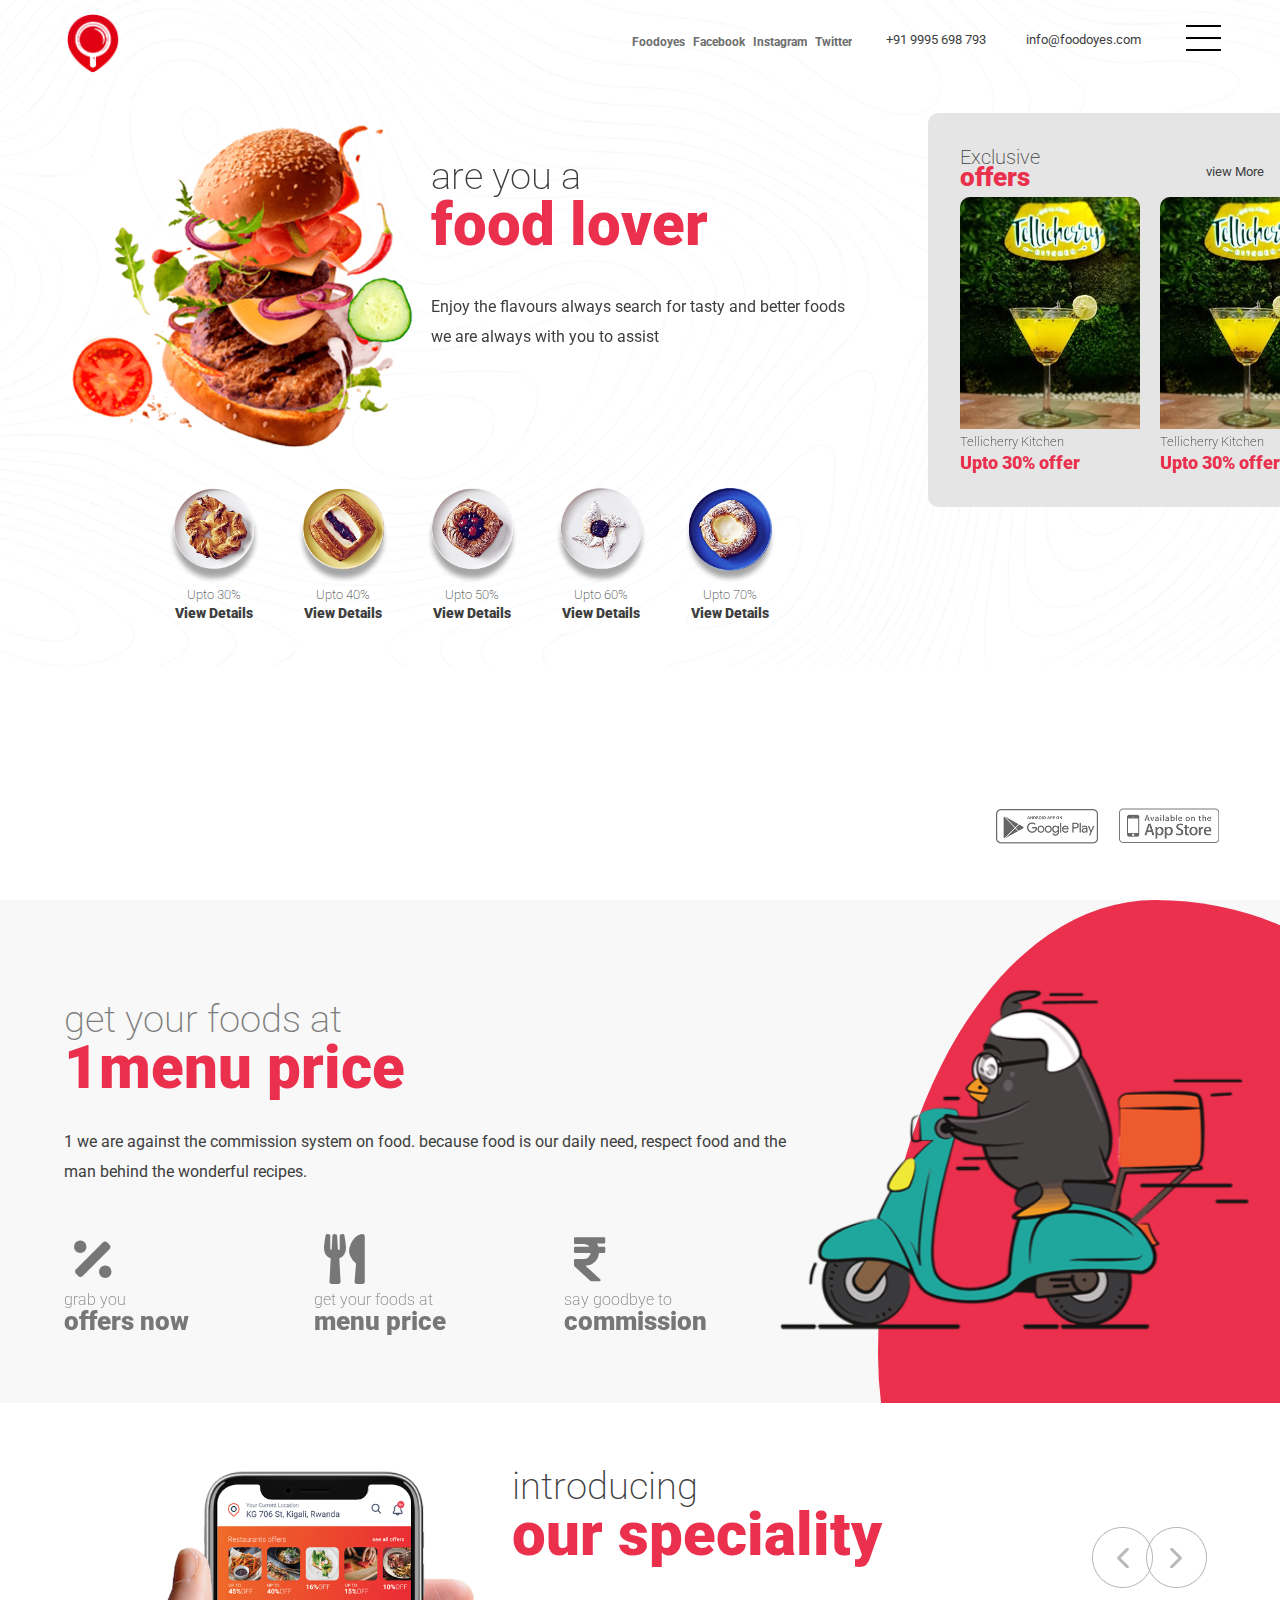
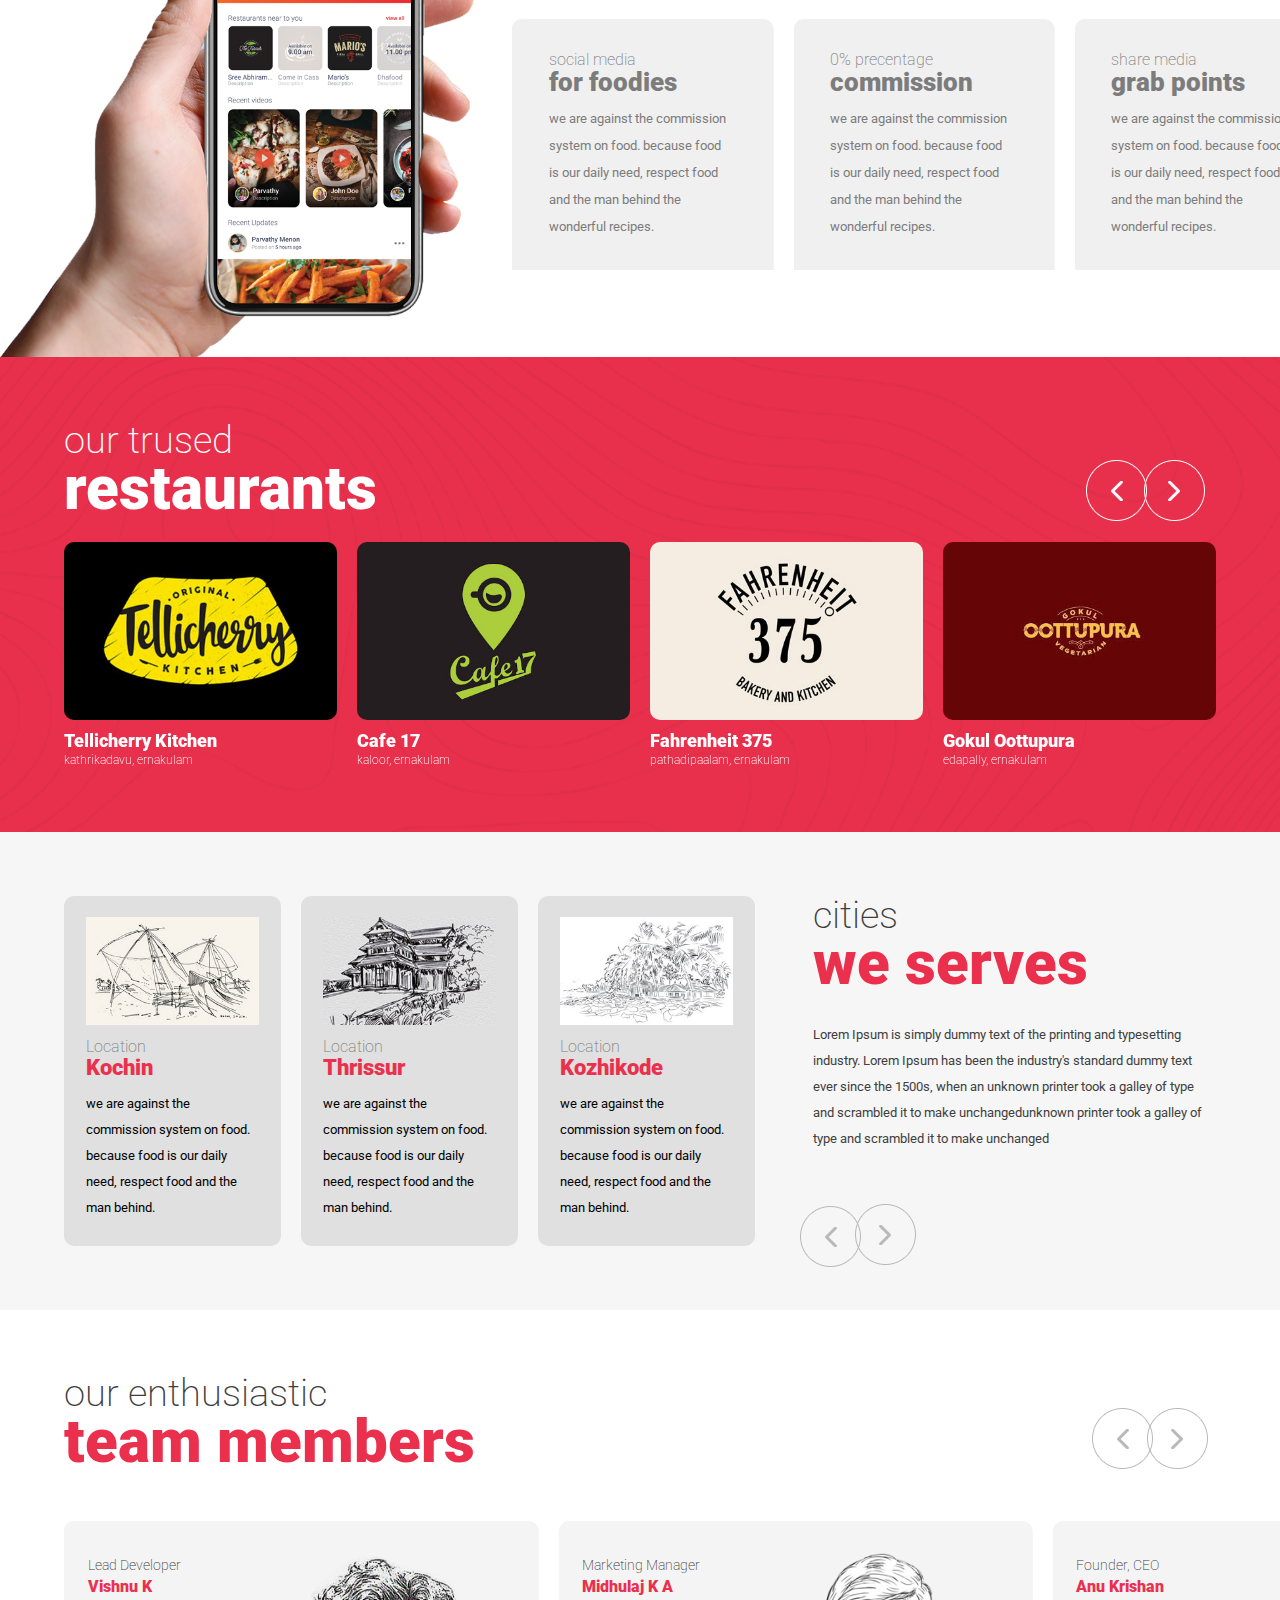
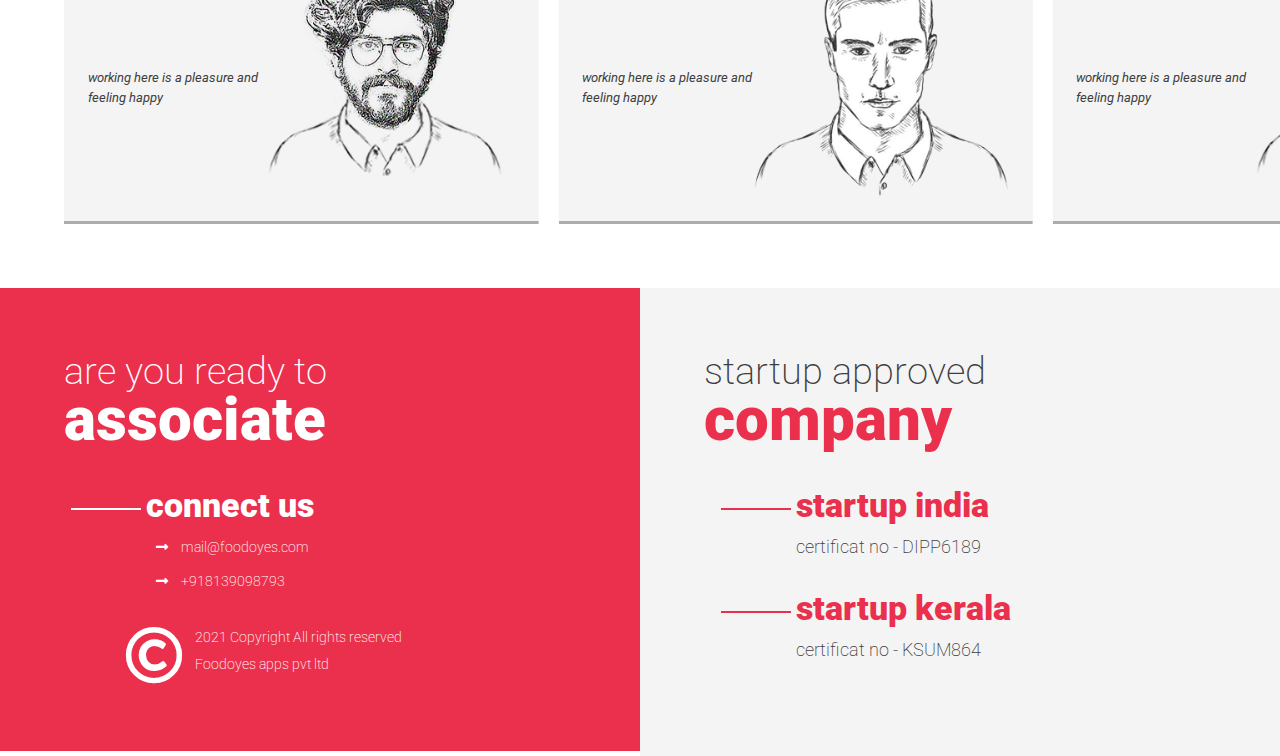
==== xhtml/index.html @ b3c4a06f "file footer added" ====
﻿<!DOCTYPE html PUBLIC "-//W3C//DTD XHTML 1.0 Transitional//EN" "http://www.w3.org/TR/xhtml1/DTD/xhtml1-transitional.dtd">
<html xmlns="http://www.w3.org/1999/xhtml">
<head>
<meta http-equiv="Content-Type" content="text/html; charset=utf-8" />
<meta name="viewport" content="width=device-width, initial-scale=1.0, maximum-scale=1">
<title>foodoyes</title>
<link rel="shortcut icon" type="image/png" href="images/favicon.png" />
<link href="css/foodoyes.css" rel="stylesheet" type="text/css" />
<link href="css/owl.css" rel="stylesheet" type="text/css" />
<link href="https://fonts.googleapis.com/css2?family=Roboto:wght@100;300;400;500;700;900&display=swap" rel="stylesheet">
<link href="css/animate.css" rel="stylesheet" type="text/css" />
<link href="fonts/fontawesome-free-5.12.0-web/css/all.css" rel="stylesheet" />
</head>

<body>

<div class="slider_main"><div class="slider_back"><img src="images/bg.png" alt=""/></div>
	<div class="header">
		<div class="logo_left"> <a href="index.html"><img alt="foodoyes" class="logo-white" src="images/logo.png"  /> </a>  <img alt="foodoyes" class="logo-dark" src="images/logo.png"/> </div>
		<div class="menu_right_left">
                          <ul>
                          <li><p class="wow fadeInDown" data-wow-delay="0.5s">+91 9995 698 793</p></li>
                          <li><p class="wow fadeInDown" data-wow-delay="0.5s">info@foodoyes.com</p></li>
                          </ul>
                          <div class="clear"></div>
                         </div>
		<div class="menu_right">
		<div class="bottom_nav_right">
<ul>
<li><a class="btn effect1" href="#">foodoyes</a></li>
<li><a class="btn effect1" href="#">facebook</a></li>
<li><a class="btn effect1" href="#">instagram</a></li>
<li><a class="btn effect1" href="#">twitter</a></li>
</ul>
</div>
		</div>
<div class="menu_right2">  
                   
                 
                    <div class="burger">
                   <div class="mobile-nav">
    <span></span>
  </div>
                    </div>
                  
                    <nav class="menu">
                      <div class="menu__brand">
                        <a href="index.html"><div class="logo"><div class="menu_right_img"><img src="images/spcl-1.png"></div></div></a>
                      </div>
                      <ul class="menu__list">
                        <li class="menu__item"><a  href="index.html" class="menu__link">Home</a></li>
                        <li class="menu__item"><a href="about.html" class="menu__link">About Company </a></li>
						<li class="menu__item"><a href="speciality.html" class="menu__link">our speciality </a></li>
						<li class="menu__item"><a href="team.html" class="menu__link">our team</a></li>
						<li class="menu__item"><a href="restaurants.html" class="menu__link">restaurants</a></li>
                        <li class="menu__item"><a href="offerdetail.html" class="menu__link">offer detail</a></li>
						<li class="menu__item"><a href="demo.html" class="menu__link">request a demo</a></li>
                        <li class="menu__item"><a href="privacypolicy.html" class="menu__link">privacy policy</a></li>
                        <li class="menu__item"><a href="Terms&Conditions.html" class="menu__link">Terms & Conditions</a></li>
						<li class="menu__item"><a href="shipping.html" class="menu__link">shipping and delivery</a></li>
                        <li class="menu__item"><a href="contact.html" class="menu__link">contact us</a></li>
                      </ul>
                    </nav>
                </div>
	</div>

<!--body-->

<div class="content_section">
<div class="content_section_left">
<div class="content_section_left_left"><img class="hover-effect" src="images/slide-img.png" alt=""/></div>
<div class="content_section_left_right">
<div class="owlCarousel" id="text-ani">

<div class="item">

<h1>are you a</h1>
<h2>food lover</h2>
<p>Enjoy the flavours always search for tasty and better foods we are always with you to assist  </p>
</div>

<div class="item">
<h1>are you </h1>
<h2>hungry</h2>
<p>Enjoy the flavours always search for tasty and better foods we are always with you to assist  </p>

</div>

<div class="item">
<h1>are you a</h1>
<h2>food lover</h2>
<p>Enjoy the flavours always search for tasty and better foods we are always with you to assist  </p>
</div>

</div>



</div>
<div class="clear"></div>
<div class="bottom_slide2">
	<div class="owlCarousel" id="offer-slide">

<div class="item">
<div class="bottom_slide_inner">
<div class="bottom_slide_inner_top"><img src="images/offer-1.png" alt=""/>
<h1>Upto 100%</h1><h2>View Details</h2>
</div>
</div>

</div>

<div class="item">
<div class="bottom_slide_inner">
<div class="bottom_slide_inner_top"><img src="images/offer-2.png" alt=""/>
<h1>Upto 20%</h1><h2>View Details</h2>
</div>
</div>

</div>

<div class="item">
<div class="bottom_slide_inner">
<div class="bottom_slide_inner_top"><img src="images/offer-3.png" alt=""/>
<h1>Upto 30%</h1><h2>View Details</h2>
</div>
</div>

</div>
<div class="item">
<div class="bottom_slide_inner">
<div class="bottom_slide_inner_top"><img src="images/offer-4.png" alt=""/>
<h1>Upto 40%</h1><h2>View Details</h2>
</div>
</div>

</div>
		<div class="item">
<div class="bottom_slide_inner">
<div class="bottom_slide_inner_top"><img src="images/offer-5.png" alt=""/>
<h1>Upto 50%</h1><h2>View Details</h2>
</div>
</div>

</div>


</div>
	</div>

<div class="bottom_slide">
<ul>
<li>
<div class="bottom_slide_inner">
<div class="bottom_slide_inner_top"><img src="images/offer-1.png" alt=""/>
<h1>Upto 30%</h1><h2>View Details</h2>
</div>
</div>
</li>

<li>
<div class="bottom_slide_inner">
<div class="bottom_slide_inner_top"><img src="images/offer-2.png" alt=""/>
<h1>Upto 40%</h1><h2>View Details</h2>
</div>
</div>
</li>

<li>
<div class="bottom_slide_inner">
<div class="bottom_slide_inner_top"><img src="images/offer-3.png" alt=""/>
<h1>Upto 50%</h1><h2>View Details</h2>
</div>
</div>
</li>

<li>
<div class="bottom_slide_inner">
<div class="bottom_slide_inner_top"><img src="images/offer-4.png" alt=""/>
<h1>Upto 60%</h1><h2>View Details</h2>
</div>
</div>
</li>

<li>
<div class="bottom_slide_inner">
<div class="bottom_slide_inner_top"><img src="images/offer-5.png" alt=""/>
<h1>Upto 70%</h1><h2>View Details</h2>
</div>
</div>
</li>


</ul>
<div class="clear"></div>
</div>
	
</div>

<div class="right_slide">
<div class="right_slide_top">
<h1>Exclusive</h1> <h2>offers</h2>
<div class="right_slide_top_right"><a href="#">view more</a></div>
</div>
<div class="right_slide_bottom">
<div class="owlCarousel" id="slide_right">

<div class="item">
<div class="right_slide_bottom_btm"><img src="images/slide_right-1.png" alt=""/>
<div class="right_slide_bottom_cntnt"><h1>Tellicherry Kitchen</h1><h2>Upto 30% offer</h2></div>
</div>

</div>

<div class="item">
<div class="right_slide_bottom_btm"><img src="images/slide_right-1.png" alt=""/>
<div class="right_slide_bottom_cntnt"><h1>Tellicherry Kitchen</h1><h2>Upto 30% offer</h2></div>
</div>

</div>

<div class="item">
<div class="right_slide_bottom_btm"><img src="images/slide_right-1.png" alt=""/>
<div class="right_slide_bottom_cntnt"><h1>Tellicherry Kitchen</h1><h2>Upto 30% offer</h2></div>
</div>

</div>


</div>
</div>
</div>

</div>




<div class="bottom_nav">
<div class="bottom_nav_left">
<ul>
<li><a href="https://play.google.com/store/apps/details?id=com.foodoyes.foodoyes"  target="_blank"><img src="images/play.png" alt=""/></a></li>
<li><a href="https://apps.apple.com/in/app/foodoyes/id1564404434" target="_blank"><img src="images/appstore.png" alt=""/></a></li>
<div class="clear"></div>
</ul>

</div>

<div class="clear"></div>
</div>	




</div>

<div class="about_section">
<div class="about_section_inn">
<div class="about_section_inn_left">
<div class="slides1">
    <div id="slide-1">
     <div class="about_section_inn_left_top">
<h1>get your foods at</h1>
<h2>1menu price</h2>
<p>1 we are against the commission system on food. because food is our daily need, respect food and the man 
behind the wonderful recipes.  </p>
</div>
    </div>
    <div id="slide-2">
     <div class="about_section_inn_left_top">
<h1>get your foods at</h1>
<h2>2menu price</h2>
<p>1 we are against the commission system on food. because food is our daily need, respect food and the man 
behind the wonderful recipes.  </p>
</div>
    </div>
    <div id="slide-3">
      <div class="about_section_inn_left_top">
<h1>get your foods at</h1>
<h2>3menu price</h2>
<p>1 we are against the commission system on food. because food is our daily need, respect food and the man 
behind the wonderful recipes.  </p>
</div>
    </div>
    
    
  </div>
	<div class="buttonn">
			<div class="owlCarousel" id="about">
                               

             <div class="item">
				 <a href="#slide-1"><div class="about_section_inn_left_btm_inn_inner">
<div class="about_section_inn_left_btm_inn_cntnt"><i class="fas fa-percentage"></i><h1>grab you</h1><h2>offers now</h2></div>  
</div></a>
	         </div>
            
            
   			 
             <div class="item">
				 <a href="#slide-2"><div class="about_section_inn_left_btm_inn_inner">
<div class="about_section_inn_left_btm_inn_cntnt"><i class="fas fa-utensils"></i><h1>get your foods at</h1><h2>menu price</h2></div>  
</div></a>
	         </div>
   			 
             <div class="item">
				 <a href="#slide-3"><div class="about_section_inn_left_btm_inn_inner">

<div class="about_section_inn_left_btm_inn_cntnt"><i class="fas fa-rupee-sign"></i><h1>say goodbye to</h1><h2>commission</h2></div>  
</div></a>
	         </div>
				
				
				
				
   			 </div>
			
	<div class="clear"></div>

</div>

</div>
<div class="about_section_inn_right">
<div class="about_section_inn_right_inner"><img src="images/foobi-2.png" alt=""/></div>

</div>
<div class="clear"></div>
</div>
<div class="about_right_last_bg"></div>
	<div class="clear"></div>
</div>



<div class="speciality">
<div class="speciality_left"><img src="images/spcl-1.png" alt=""/></div>
<div class="speciality_right">
<div class="speciality_right_top">
<h1>introducing</h1><h2>our speciality</h2>
</div>
	<div class="speciality_right_btm">
<div class="owlCarousel" id="spcl">

<div class="item">
<div class="speciality_right_btm_inn">
	<h1>social media</h1>
	<h2>for foodies</h2>
	<h3>we are against the commission system on food. because food is our daily need, respect food and the man behind the wonderful recipes.</h3>
	</div>
</div>

<div class="item">
<div class="speciality_right_btm_inn">
	<h1>0% precentage</h1>
	<h2>commission</h2>
	<h3>we are against the commission system on food. because food is our daily need, respect food and the man behind the wonderful recipes.</h3>
	</div>
</div>

<div class="item">
<div class="speciality_right_btm_inn">
	<h1>share media</h1>
	<h2>grab points</h2>
	<h3>we are against the commission system on food. because food is our daily need, respect food and the man behind the wonderful recipes.</h3>
	</div>

</div>


</div>
</div>
	
	
</div>

<div class="clear"></div>
</div>
	<div id="toTop">
<div id="hotel">
<div class="our_restaurants">
<div class="our_restaurants_inner">
	<div class="our_restaurants_inner_top">
		<h1>our trused</h1> <h2>restaurants</h2>
		</div>
	<div class="our_restaurants_inner_btm">
	<div class="owlCarousel" id="restaurants">

<div class="item">
<div class="our_restaurants_inner_btm_inner">
	<div class="our_restaurants_inner_btm_inner_img"><img src="images/restaurants/restaurant-1.jpg" alt=""/></div>
	<div class="our_restaurants_inner_btm_inner_cnt"><h1>Tellicherry Kitchen</h1><h2>kathrikadavu, ernakulam</h2></div>
	</div>

</div>

<div class="item">
<div class="our_restaurants_inner_btm_inner">
	<div class="our_restaurants_inner_btm_inner_img"><img src="images/restaurants/restaurant-2.jpg" alt=""/></div>
	<div class="our_restaurants_inner_btm_inner_cnt"><h1>Cafe 17</h1><h2>kaloor, ernakulam</h2></div>
	</div>

</div>

<div class="item">
<div class="our_restaurants_inner_btm_inner">
	<div class="our_restaurants_inner_btm_inner_img"><img src="images/restaurants/restaurant-3.jpg" alt=""/></div>
	<div class="our_restaurants_inner_btm_inner_cnt"><h1>Fahrenheit 375</h1><h2>pathadipaalam, ernakulam</h2></div>
	</div>

</div>
<div class="item">
<div class="our_restaurants_inner_btm_inner">
	<div class="our_restaurants_inner_btm_inner_img"><img src="images/restaurants/restaurant-4.jpg" alt=""/></div>
	<div class="our_restaurants_inner_btm_inner_cnt"><h1>Gokul Oottupura</h1><h2>edapally, ernakulam</h2></div>
	</div>

</div>

</div>
	</div>
	</div>
	</div>
</div>
</div>
<div class="cities_section">
	<div class="cities_section_inn">
		<div class="cities_section_inn_left">
		<div class="owlCarousel" id="city">

<div class="item">
	<div class="cities_section_inn_left_main">
		<div class="cities_section_inn_left_inn_img"><img src="images/city/city-1.jpg" alt=""/></div>
 <div class="cities_section_inn_left_inn">
	<h1>Location</h1>
	 <h2>Kochin</h2>
	 <p>we are against the commission system on food. because food is our daily need, respect food and the man behind.</p>
	</div>
		</div>
</div>

<div class="item">
<div class="cities_section_inn_left_main">
		<div class="cities_section_inn_left_inn_img"><img src="images/city/city-2.jpg" alt=""/></div>
 <div class="cities_section_inn_left_inn">
	<h1>Location</h1>
	 <h2>Thrissur</h2>
	 <p>we are against the commission system on food. because food is our daily need, respect food and the man behind.</p>
	</div>
		</div>
</div>

<div class="item">
<div class="cities_section_inn_left_main">
		<div class="cities_section_inn_left_inn_img"><img src="images/city/city-3.jpg" alt=""/></div>
 <div class="cities_section_inn_left_inn">
	<h1>Location</h1>
	 <h2>Kozhikode</h2>
	 <p>we are against the commission system on food. because food is our daily need, respect food and the man behind.</p>
	</div>
		</div>

</div>


</div>
		</div>
		<div class="cities_section_inn_right">
		<h1>cities</h1>
	 <h2>we serves</h2>
	 <p>Lorem Ipsum is simply dummy text of the printing and typesetting industry. Lorem Ipsum has been the industry's standard dummy text ever since the 1500s, when an unknown printer took a galley of type and scrambled it to make unchangedunknown printer
 took a galley of type and scrambled it to make unchanged</p>
		</div>
	<div class="clear"></div>
	</div>
	</div>
	
	
	<div class="team_section">
		
	<div class="team_section_inn">
		<div class="team_section_inn_top">
		<h1>our enthusiastic</h1>
		<h2>team members</h2>
		</div>
		<div class="team_section_inn_btm">
		<div class="owlCarousel" id="team">

<div class="item">
	<div class="team_section_inn_inn">
<div class="team_section_inn_btm">
<div class="team_section_inn_btm_inn">
	<div class="team_section_inn_btm_inn_left">
	<div class="team_section_inn_btm_inn_left_top"><h1>Lead Developer</h1><h2>Vishnu K</h2></div>
		<div class="team_section_inn_btm_inn_left_btm"><h1>working here is a pleasure and feeling happy</h1></div>
	</div>
		<div class="team_section_inn_btm_inn_right"><img src="images/team/vishnu.png" alt=""/></div>
	<div class="clear"></div>
	</div>	
</div>
</div>
</div>
			<div class="item">
	<div class="team_section_inn_inn">
<div class="team_section_inn_btm">
<div class="team_section_inn_btm_inn">
	<div class="team_section_inn_btm_inn_left">
	<div class="team_section_inn_btm_inn_left_top"><h1>Marketing Manager</h1><h2>Midhulaj K A</h2></div>
		<div class="team_section_inn_btm_inn_left_btm"><h1>working here is a pleasure and feeling happy</h1></div>
	</div>
		<div class="team_section_inn_btm_inn_right"><img src="images/team/team-2.png" alt=""/></div>
	<div class="clear"></div>
	</div>	
</div>
</div>
</div>
			
			<div class="item">
	<div class="team_section_inn_inn">
<div class="team_section_inn_btm">
<div class="team_section_inn_btm_inn">
	<div class="team_section_inn_btm_inn_left">
	<div class="team_section_inn_btm_inn_left_top"><h1>Founder, CEO</h1><h2>Anu Krishan</h2></div>
		<div class="team_section_inn_btm_inn_left_btm"><h1>working here is a pleasure and feeling happy</h1></div>
	</div>
		<div class="team_section_inn_btm_inn_right"><img src="images/team/kannan.png" alt=""/></div>
	<div class="clear"></div>
	</div>	
</div>
</div>
</div>
			<div class="item">
<div class="team_section_inn_inn">
<div class="team_section_inn_btm">
<div class="team_section_inn_btm_inn">
	<div class="team_section_inn_btm_inn_left">
	<div class="team_section_inn_btm_inn_left_top"><h1>BackEnd Developer</h1><h2>Midhulesh Manoj</h2></div>
		<div class="team_section_inn_btm_inn_left_btm"><h1>working here is a pleasure and feeling happy</h1></div>
	</div>
		<div class="team_section_inn_btm_inn_right"><img src="images/team/midhulesh.png" alt=""/></div>
	<div class="clear"></div>
	</div>	
</div>
</div>

</div>
<div class="item">
	<div class="team_section_inn_inn">
<div class="team_section_inn_btm">
<div class="team_section_inn_btm_inn">
	<div class="team_section_inn_btm_inn_left">
	<div class="team_section_inn_btm_inn_left_top"><h1>Technical Advisor</h1><h2>Nikhil </h2></div>
		<div class="team_section_inn_btm_inn_left_btm"><h1>working here is a pleasure and feeling happy</h1></div>
	</div>
		<div class="team_section_inn_btm_inn_right"><img src="images/team/nikhil.png" alt=""/></div>
	<div class="clear"></div>
	</div>	
</div>
</div>
</div>
			<div class="item">
	<div class="team_section_inn_inn">
<div class="team_section_inn_btm">
<div class="team_section_inn_btm_inn">
	<div class="team_section_inn_btm_inn_left">
	<div class="team_section_inn_btm_inn_left_top"><h1>Creative Head</h1><h2>Sambu Prasad </h2></div>
		<div class="team_section_inn_btm_inn_left_btm"><h1>working here is a pleasure and feeling happy</h1></div>
	</div>
		<div class="team_section_inn_btm_inn_right"><img src="images/team/sambu.png" alt=""/></div>
	<div class="clear"></div>
	</div>	
</div>
</div>
</div>
<div class="item">
<div class="team_section_inn_inn">
<div class="team_section_inn_btm">
<div class="team_section_inn_btm_inn">
	<div class="team_section_inn_btm_inn_left">
	<div class="team_section_inn_btm_inn_left_top"><h1>Developer</h1><h2>Anjali Siji</h2></div>
		<div class="team_section_inn_btm_inn_left_btm"><h1>working here is a pleasure and feeling happy</h1></div>
	</div>
		<div class="team_section_inn_btm_inn_right"><img src="images/team/team-3.png" alt=""/></div>
	<div class="clear"></div>
	</div>	
</div>
</div>

</div>
<div class="item">
<div class="team_section_inn_inn">
<div class="team_section_inn_btm">
<div class="team_section_inn_btm_inn">
	<div class="team_section_inn_btm_inn_left">
	<div class="team_section_inn_btm_inn_left_top"><h1>Marketing</h1><h2>Sonu</h2></div>
		<div class="team_section_inn_btm_inn_left_btm"><h1>working here is a pleasure and feeling happy</h1></div>
	</div>
		<div class="team_section_inn_btm_inn_right"><img src="images/team/team-3.png" alt=""/></div>
	<div class="clear"></div>
	</div>	
</div>
</div>

</div>
			
<div class="item">
<div class="team_section_inn_inn">
<div class="team_section_inn_btm">
<div class="team_section_inn_btm_inn">
	<div class="team_section_inn_btm_inn_left">
	<div class="team_section_inn_btm_inn_left_top"><h1>Accounts</h1><h2>Siva Prasad S.V</h2></div>
		<div class="team_section_inn_btm_inn_left_btm"><h1>working here is a pleasure and feeling happy</h1></div>
	</div>
		<div class="team_section_inn_btm_inn_right"><img src="images/team/team-4.png" alt=""/></div>
	<div class="clear"></div>
	</div>	
</div>
</div>

</div>
			
			<div class="item">
<div class="team_section_inn_inn">
<div class="team_section_inn_btm">
<div class="team_section_inn_btm_inn">
	<div class="team_section_inn_btm_inn_left">
	<div class="team_section_inn_btm_inn_left_top"><h1>UI/UX Developer</h1><h2>Akhil Govind</h2></div>
		<div class="team_section_inn_btm_inn_left_btm"><h1>working here is a pleasure and feeling happy</h1></div>
	</div>
		<div class="team_section_inn_btm_inn_right"><img src="images/team/team-2.png" alt=""/></div>
	<div class="clear"></div>
	</div>	
</div>
</div>

</div>
<div class="item">
	<div class="team_section_inn_inn">
	<div class="team_section_inn_btm">
	<div class="team_section_inn_btm_inn">
		<div class="team_section_inn_btm_inn_left">
		<div class="team_section_inn_btm_inn_left_top"><h1> Developer</h1><h2>Akshay</h2></div>
			<div class="team_section_inn_btm_inn_left_btm"><h1>working here is a pleasure and feeling happy</h1></div>
		</div>
			<div class="team_section_inn_btm_inn_right"><img src="images/team/team-1.png" alt=""/></div>
		<div class="clear"></div>
		</div>	
	</div>
	</div>
	
	</div>

</div>
		
		</div>
		</div></div>

		<div class="footer_main">
			<div class="footer_main_left">
			<div class="footer_main_left_inner">
				<div class="footer_main_left_inner_top">
				<h1>are you ready to</h1><h2>associate</h2>
				</div>
				<div class="footer_main_left_inner_center"><h1>connect us</h1>
					<h2> <i class="fas fa-long-arrow-alt-right"></i>  mail@foodoyes.com</h2>
					<h2><i class="fas fa-long-arrow-alt-right"></i>  +918139098793  </h2></div>
				<div class="footer_main_left_inner_btmm"><i class="far fa-copyright"></i>
				<p> 2021 Copyright All rights reserved <br>
				Foodoyes apps pvt ltd</p>
				</div>
				</div>
			</div>
			<div class="footer_main_right">
			<div class="footer_main_left_inner">
				<div class="footer_main_right_inner_top">
				<h1>startup approved</h1><h2>company</h2>
				</div>
				<div class="footer_main_right_inner_center"><h1>startup india</h1>
					<p> certificat no - DIPP6189</p>
				</div>
				<div class="footer_main_right_inner_center"><h1>startup kerala</h1>
					<p> certificat no - KSUM864</p>
				</div>
			</div>
		<div class="clear"></div>
		</div>
		</div>
<!--body-->
<!--JQUERY SECTION-->


<script src="js/main_jQuery.js" type="text/javascript"></script> 
<script src="js/owl.js" type="text/javascript" charset="utf-8"></script> 
<script src="js/wow.js" type="text/javascript"></script> 
<script  src="js/text-ani.js"></script>
<script  src="js/newmenu.js"></script>
<!--JQUERY SECTION-->
			<script type="text/javascript" charset="utf-8">
if (document.documentElement.clientWidth > 980) {
$(function() { var logo = $(".header"); $(window).scroll(function() {
var scroll = $(window).scrollTop();

    if (scroll >= 400) {
      if(!logo.hasClass("Header_fixed")) {
        logo.hide();
        logo.removeClass('header').addClass("Header_fixed").fadeIn(0);
      }
    } else {
      if(!logo.hasClass("header")) {
        logo.hide();
        logo.removeClass("Header_fixed").addClass('header').fadeIn(0);
      }
    }

});
});	
}
</script> 
<script>
wow = new WOW(
{
animateClass: 'animated',
offset:       100,
callback:     function(box) {
console.log("WOW: animating <" + box.tagName.toLowerCase() + ">")
}
}
);
wow.init();
document.getElementById('moar').onclick = function() {
var section = document.createElement('section');
section.className = 'section--purple wow fadeInDown';
this.parentNode.insertBefore(section, this);
};
</script>
	
	<script>

$('#offer-slide').owlCarousel({
loop:true,
margin:0,
nav:false,
autoplay:true,
autoplayTimeout: 3000,
animateOut: 'fadeOut',
animateIn: 'fadeInLeft ',
responsive:{
0:{
items:2,
margin:0
},
400:{
items:3
},
600:{
items:4
},
1000:{
items:5
}
}
})


</script> 
<script>

$('#slide_right').owlCarousel({
loop:true,
margin:20,
nav:false,
autoplay:true,
autoplayTimeout: 3500,
animateOut: 'fadeOut',
animateIn: 'fadeInLeft ',
responsive:{
0:{
items:1,
margin:0
},
400:{
items:1
},
600:{
items:1
},
1000:{
items:1.7
}
}
})


</script> 
<script>

$('#text-ani').owlCarousel({
loop:true,
margin:0,
nav:false,
autoplay:true,
autoplayTimeout: 3000,
animateOut: 'fadeOut',
animateIn: 'fadeInLeft ',
responsive:{
0:{
items:1,
margin:0
},
400:{
items:1
},
600:{
items:1
},
1000:{
items:1
}
}
})


</script> 

<script>

$('#about_cntnt').owlCarousel({
loop:true,
margin:0,
nav:false,
autoplay:true,
autoplayTimeout: 3000,
animateOut: 'fadeOut',
animateIn: 'fadeInLeft ',
responsive:{
0:{
items:1,
margin:0
},
400:{
items:1
},
600:{
items:2
},
1000:{
items:3
}
}
})


</script> 
	<script>

$('#team').owlCarousel({
loop:true,
margin:20,
nav:false,
autoplay:true,
autoplayTimeout: 3000,
animateOut: 'fadeOut',
animateIn: 'fadeInLeft ',
responsive:{
0:{
items:1,
margin:0
},
400:{
items:1
},
600:{
items:2
},
1000:{
items:2.5
}
}
})


</script> 
	<script>

$('#restaurants').owlCarousel({
loop:true,
margin:20,
nav:false,
autoplay:true,
autoplayTimeout: 3000,
animateOut: 'fadeOut',
animateIn: 'fadeInLeft ',
responsive:{
0:{
items:1,
margin:0
},
400:{
items:2
},
600:{
items:3
},
1000:{
items:4
}
}
})


</script>
	
		<script>

$('#city').owlCarousel({
loop:true,
margin:20,
nav:false,
autoplay:true,
autoplayTimeout: 3000,
animateOut: 'fadeOut',
animateIn: 'fadeInLeft ',
responsive:{
0:{
items:1,
margin:0
},
400:{
items:1
},
600:{
items:2
},
1000:{
items:3
}
}
})


</script>
	<script>

$('#spcl').owlCarousel({
loop:true,
margin:20,
nav:false,
autoplay:true,
autoplayTimeout: 3000,
animateOut: 'fadeOut',
animateIn: 'fadeInLeft ',
responsive:{
0:{
items:1,
margin:0
},
400:{
items:1
},
600:{
items:2
},
1000:{
items:2.8
}
}
})


</script> 
		<script>

$('#about').owlCarousel({
loop:true,
margin:20,
nav:false,
autoplay:true,
autoplayTimeout: 3000,
animateOut: 'fadeOut',
animateIn: 'fadeInLeft ',
responsive:{
0:{
items:1,
margin:0
},
400:{
items:1
},
600:{
items:2
},
1000:{
items:3
}
}
})


</script> 
<script>
$('body').on('mousemove', function(e){
var centerGorizontal = $(this).width()/5;
var centerVertical = $(this).height()/5;

var resultHover1 = centerGorizontal - e.offsetX;
var resultHover2 = centerVertical - e.offsetY;

$('.hover-effect').css({
'transform':'perspective(700px) rotateY(' + resultHover1/90 +'deg) rotateX(' + resultHover2/90 +'deg)'
})
});

</script>
</body>
</html>
---- xhtml/css/foodoyes.css ----
/*=== Attached CSS Files
=============================================================================*/
@import url("reset.css");
@import url("base.css");


@import url("style.css");
@import url("responsive.css");



/*@import url(http://fonts.googleapis.com/css?family=Open+Sans:300italic,400italic,600italic,700italic,800italic,400,800,300,600,700);
*/
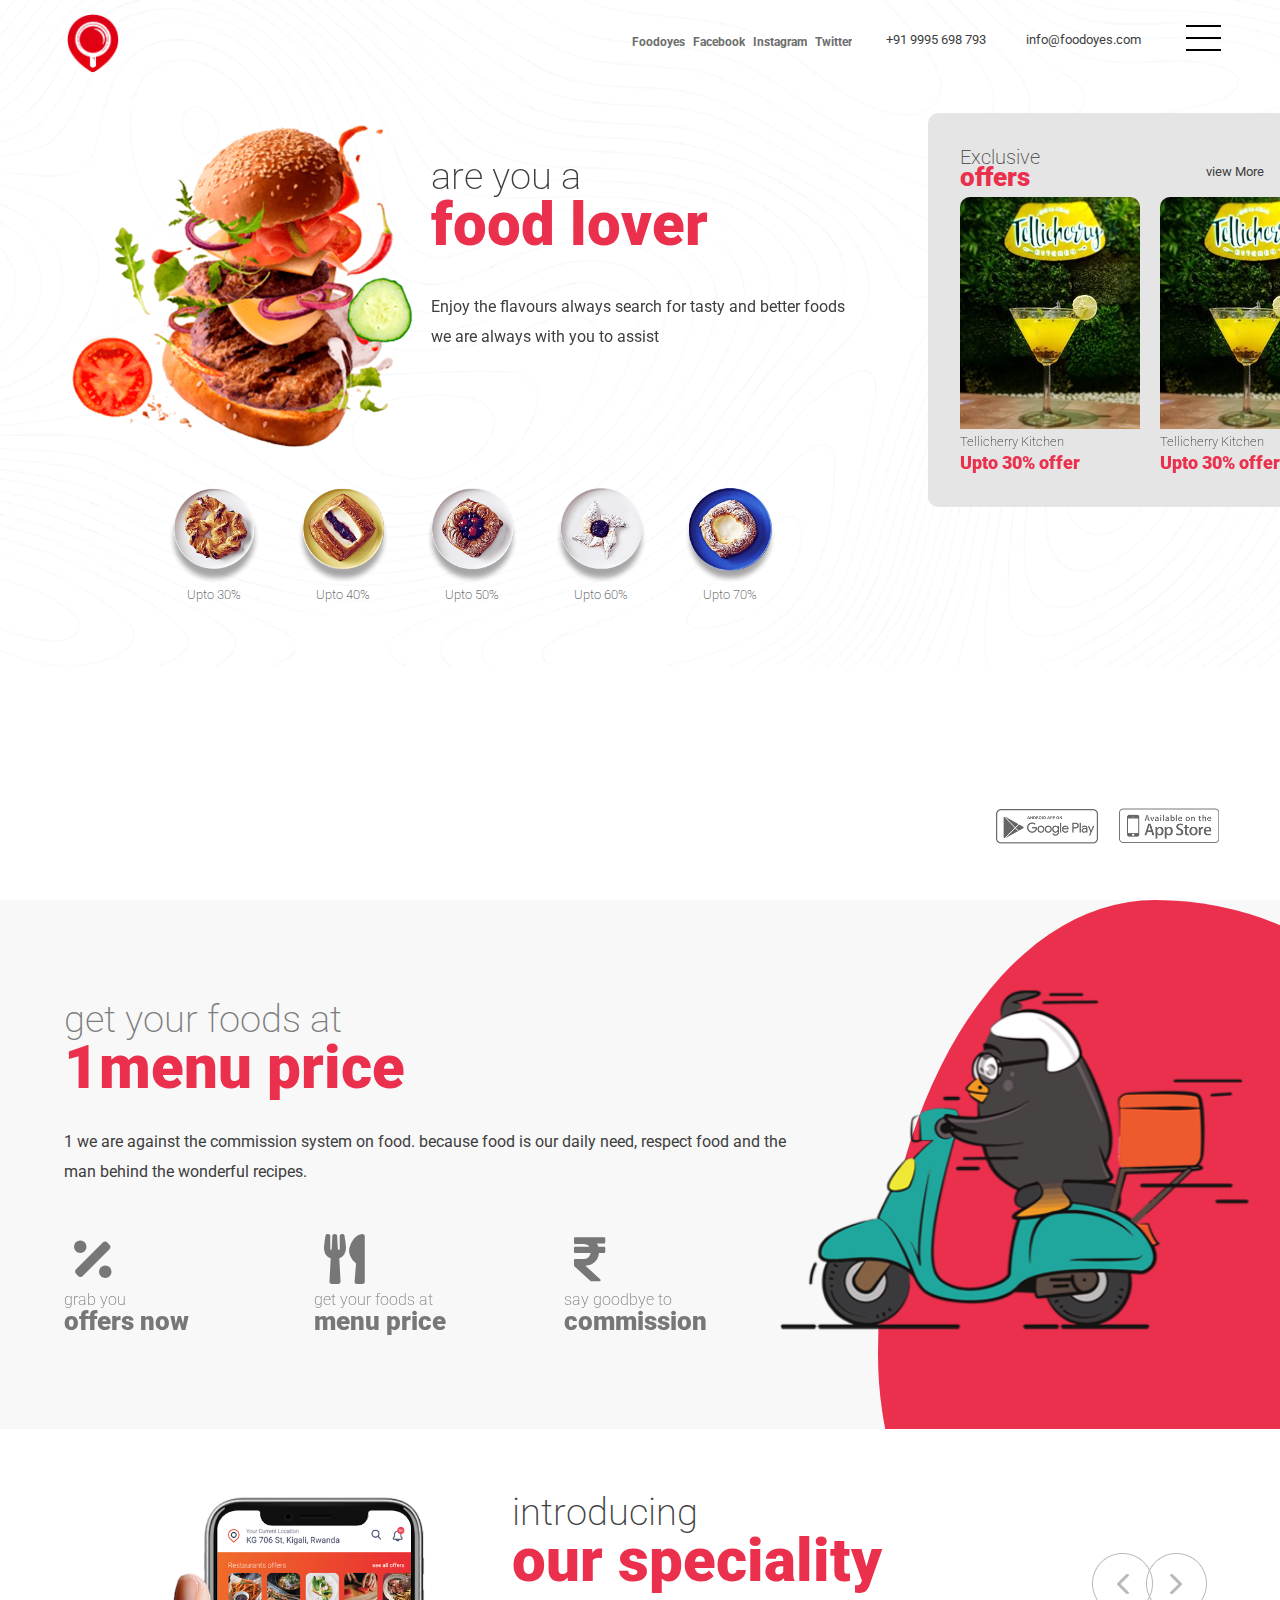
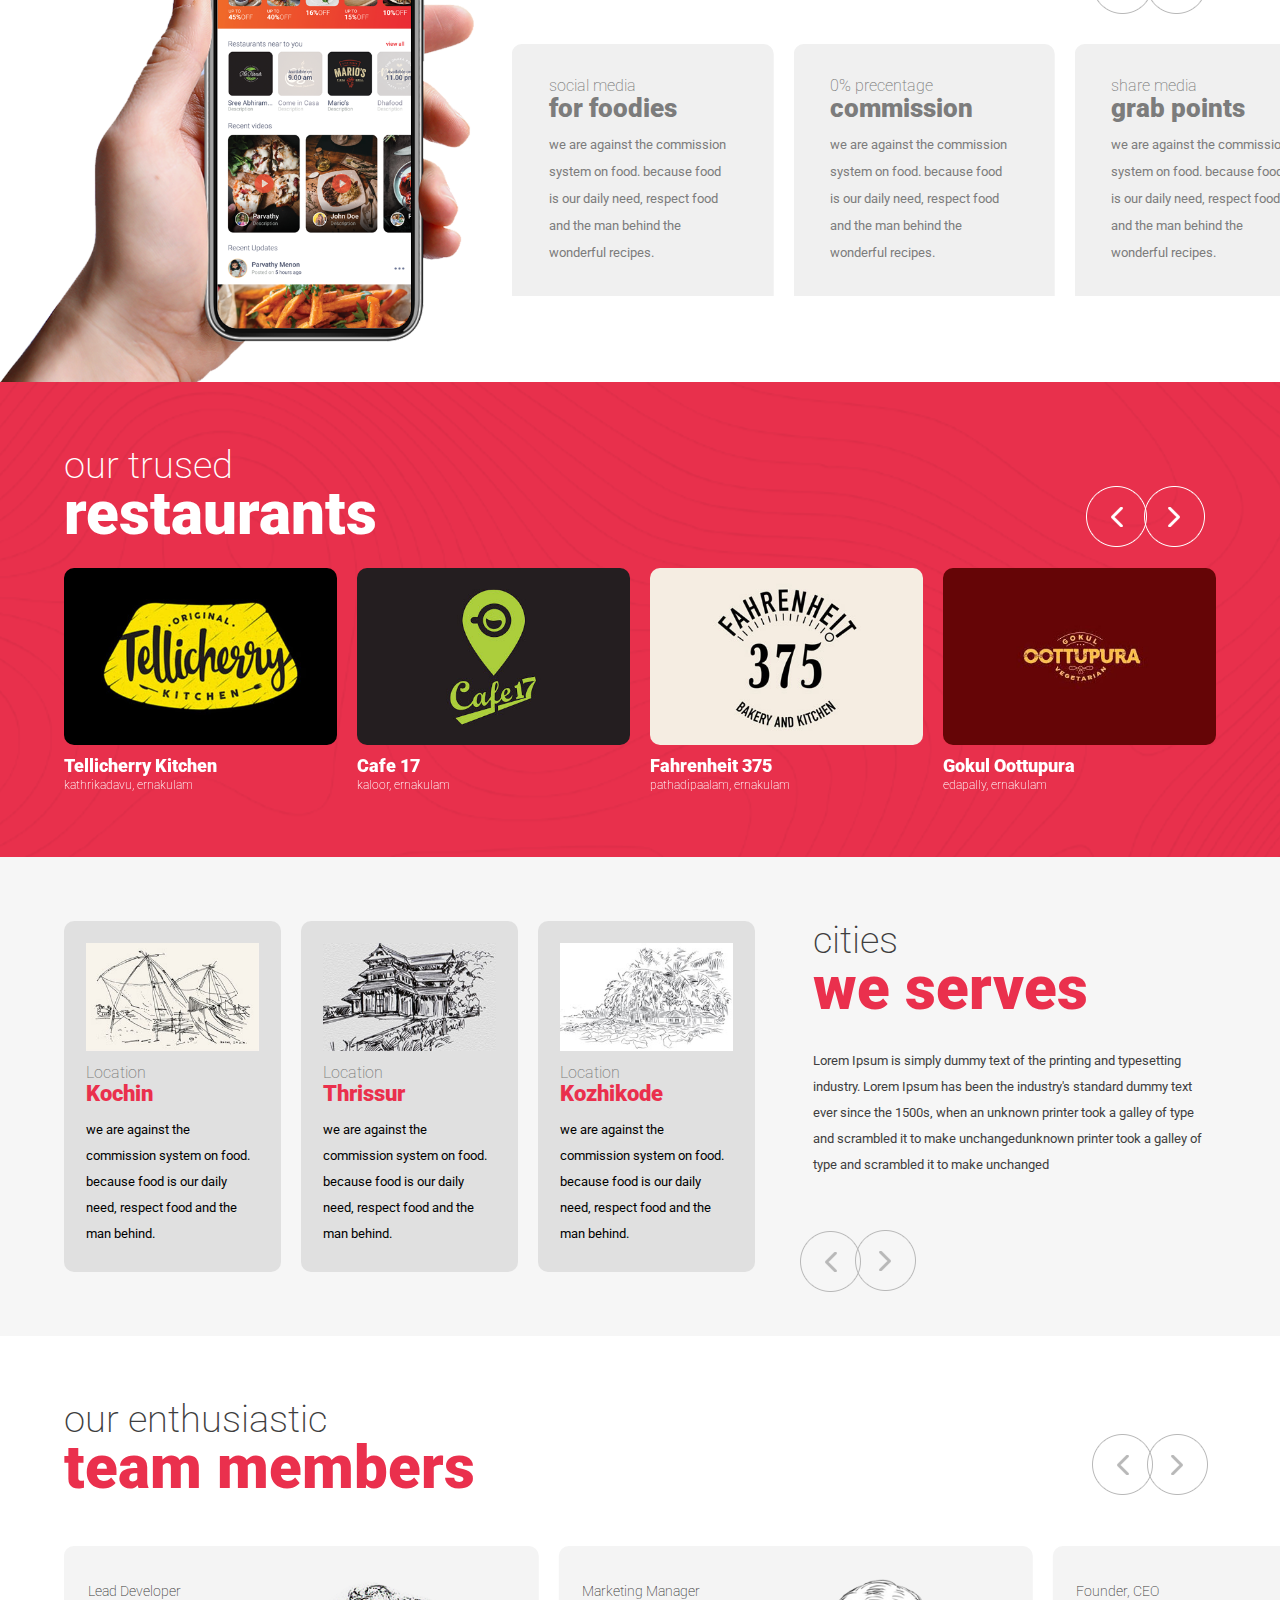
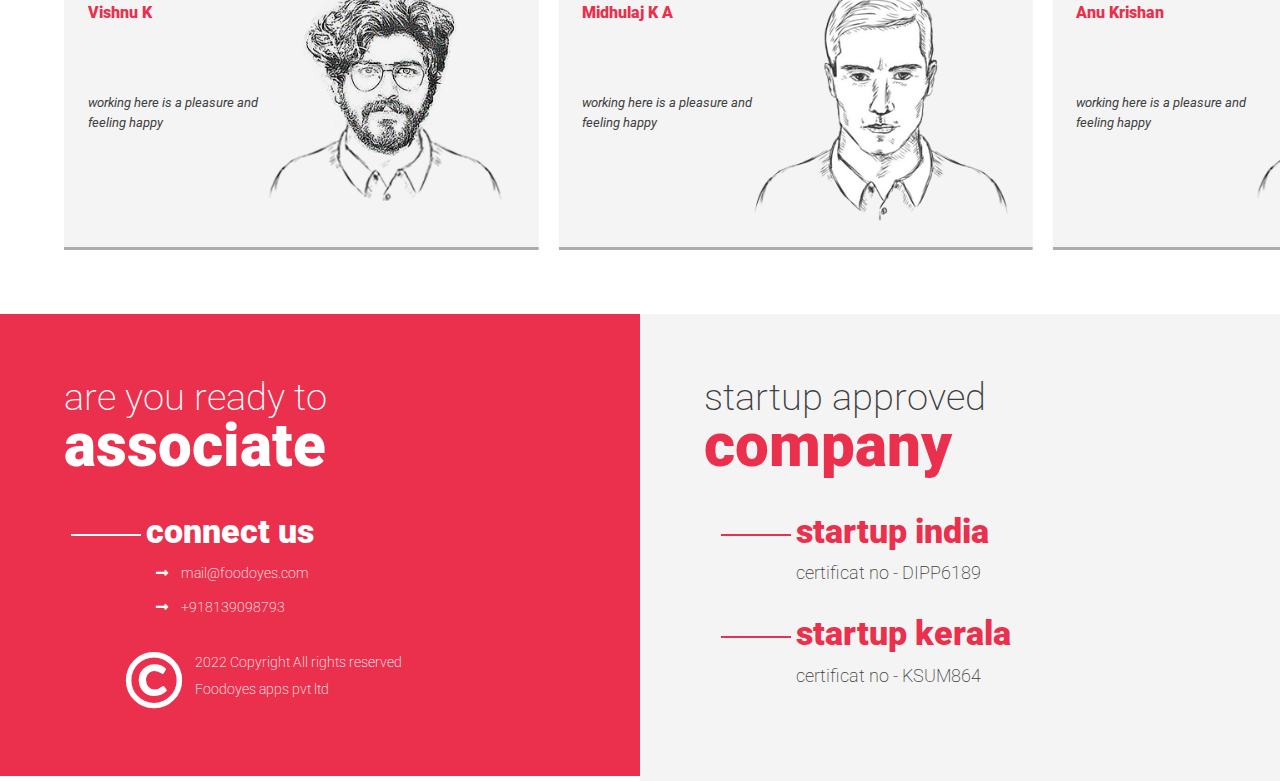
==== commit 241419b6: "year changed to 2022" ====
--- a/xhtml/index.html
+++ b/xhtml/index.html
@@ -104,7 +104,7 @@
 <div class="item">
 <div class="bottom_slide_inner">
 <div class="bottom_slide_inner_top"><img src="images/offer-1.png" alt=""/>
-<h1>Upto 100%</h1><h2>View Details</h2>
+<h1>Upto 10%</h1><h2>View Details</h2>
 </div>
 </div>
 
@@ -153,7 +153,7 @@
 <li>
 <div class="bottom_slide_inner">
 <div class="bottom_slide_inner_top"><img src="images/offer-1.png" alt=""/>
-<h1>Upto 30%</h1><h2>View Details</h2>
+<h1>Upto 30%</h1><a href="offerdetail.html"><h2>View Details</h2></a>
 </div>
 </div>
 </li>
@@ -161,7 +161,7 @@
 <li>
 <div class="bottom_slide_inner">
 <div class="bottom_slide_inner_top"><img src="images/offer-2.png" alt=""/>
-<h1>Upto 40%</h1><h2>View Details</h2>
+<h1>Upto 40%</h1><a href="offerdetail.html"><h2>View Details</h2></a>
 </div>
 </div>
 </li>
@@ -169,7 +169,7 @@
 <li>
 <div class="bottom_slide_inner">
 <div class="bottom_slide_inner_top"><img src="images/offer-3.png" alt=""/>
-<h1>Upto 50%</h1><h2>View Details</h2>
+<h1>Upto 50%</h1><a href="offerdetail.html"><h2>View Details</h2></a>
 </div>
 </div>
 </li>
@@ -177,7 +177,7 @@
 <li>
 <div class="bottom_slide_inner">
 <div class="bottom_slide_inner_top"><img src="images/offer-4.png" alt=""/>
-<h1>Upto 60%</h1><h2>View Details</h2>
+<h1>Upto 60%</h1><a href="offerdetail.html"><h2>View Details</h2></a>
 </div>
 </div>
 </li>
@@ -185,7 +185,7 @@
 <li>
 <div class="bottom_slide_inner">
 <div class="bottom_slide_inner_top"><img src="images/offer-5.png" alt=""/>
-<h1>Upto 70%</h1><h2>View Details</h2>
+<h1>Upto 70%</h1><a href="offerdetail.html"><h2>View Details</h2></a>
 </div>
 </div>
 </li>
@@ -664,7 +664,7 @@
 					<h2> <i class="fas fa-long-arrow-alt-right"></i>  mail@foodoyes.com</h2>
 					<h2><i class="fas fa-long-arrow-alt-right"></i>  +918139098793  </h2></div>
 				<div class="footer_main_left_inner_btmm"><i class="far fa-copyright"></i>
-				<p> 2021 Copyright All rights reserved <br>
+				<p> 2022 Copyright All rights reserved <br>
 				Foodoyes apps pvt ltd</p>
 				</div>
 				</div>
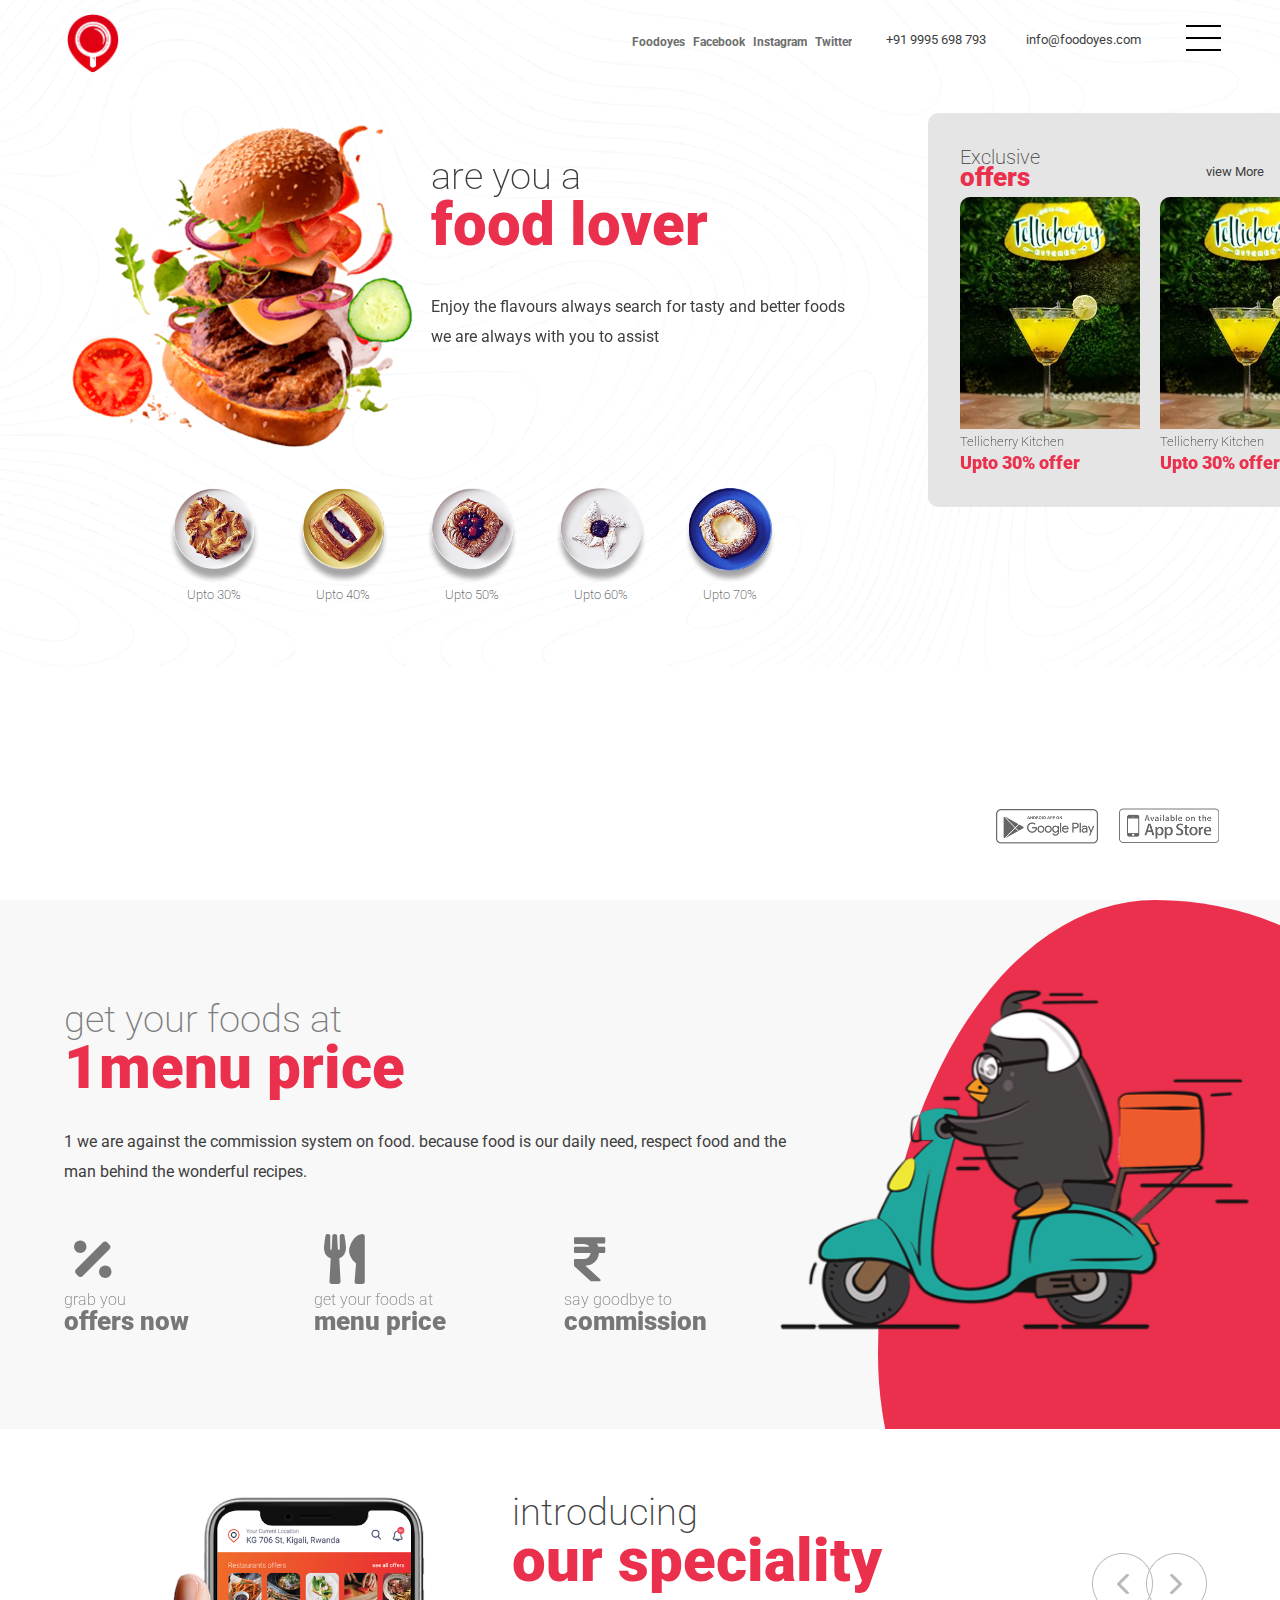
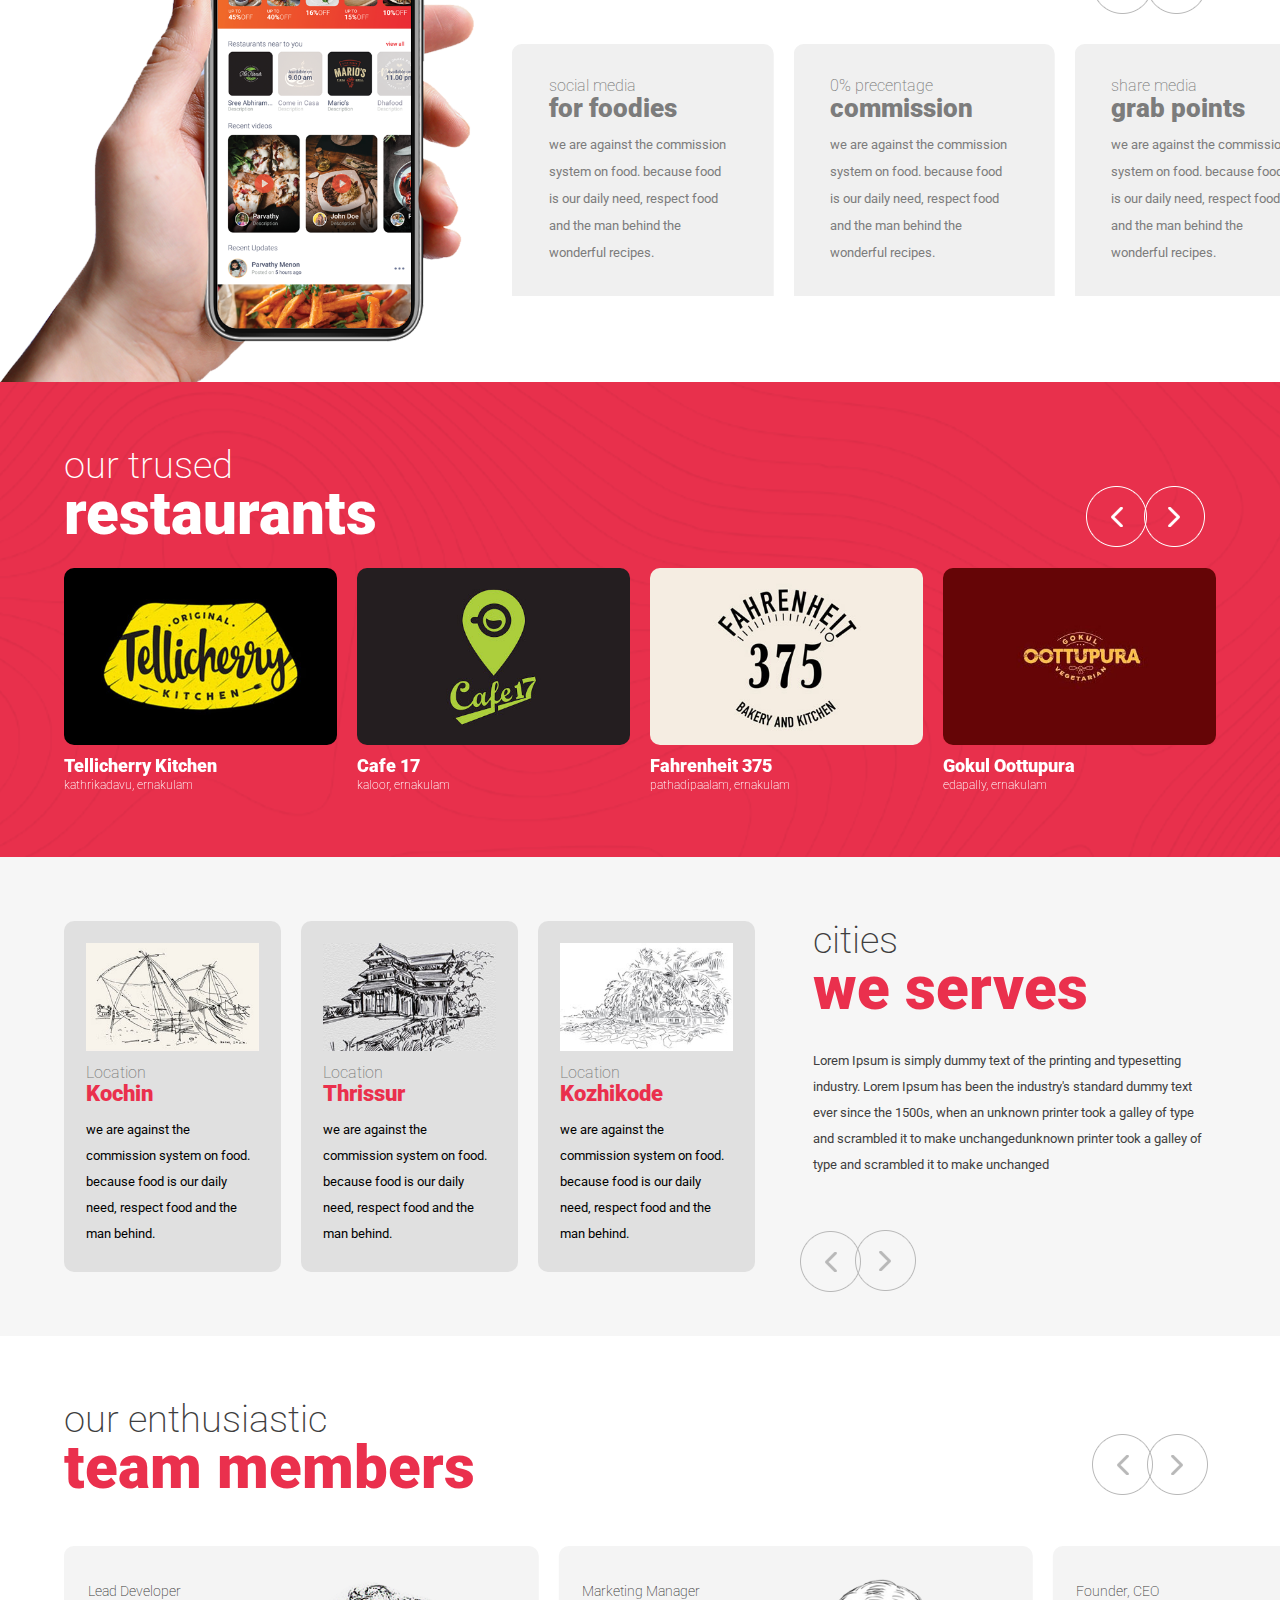
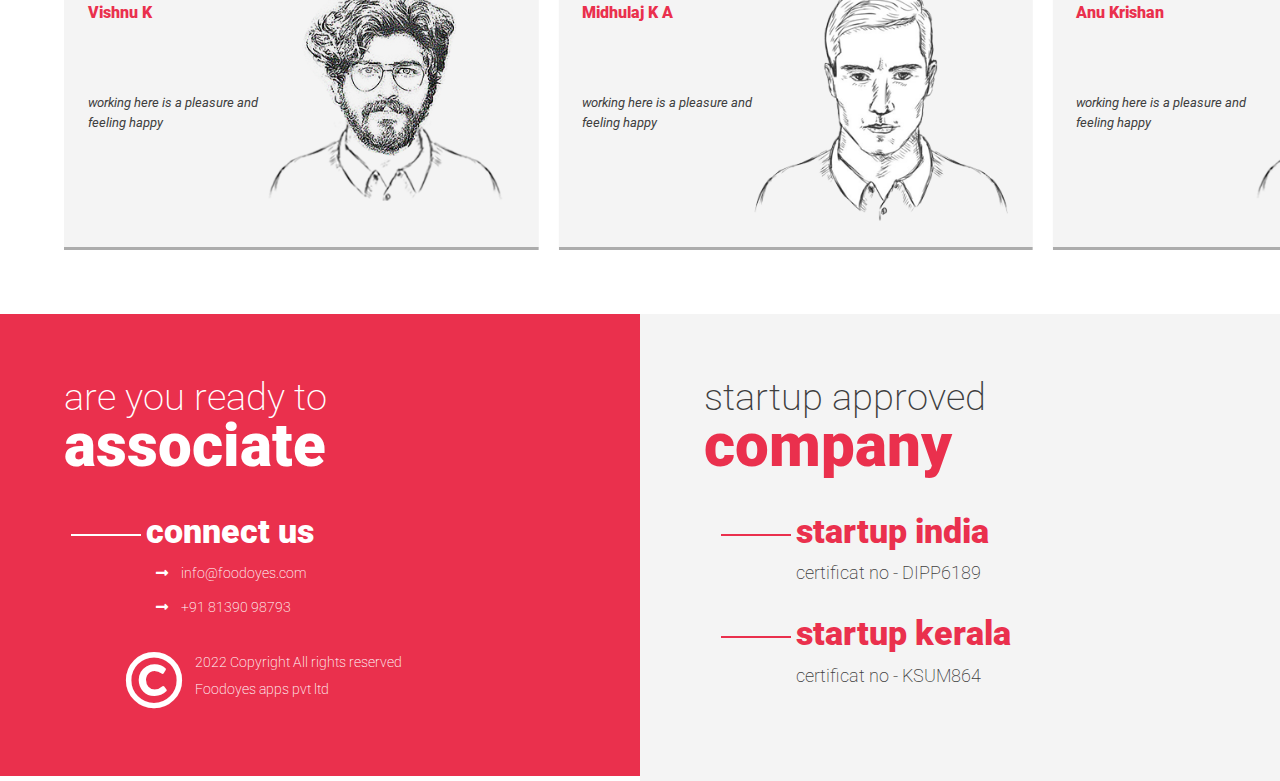
==== commit c1f29f32: "number format changed also mail id changed" ====
--- a/xhtml/index.html
+++ b/xhtml/index.html
@@ -661,8 +661,8 @@
 				<h1>are you ready to</h1><h2>associate</h2>
 				</div>
 				<div class="footer_main_left_inner_center"><h1>connect us</h1>
-					<h2> <i class="fas fa-long-arrow-alt-right"></i>  mail@foodoyes.com</h2>
-					<h2><i class="fas fa-long-arrow-alt-right"></i>  +918139098793  </h2></div>
+					<h2> <i class="fas fa-long-arrow-alt-right"></i>  info@foodoyes.com</h2>
+					<h2><i class="fas fa-long-arrow-alt-right"></i>  +91 81390 98793  </h2></div>
 				<div class="footer_main_left_inner_btmm"><i class="far fa-copyright"></i>
 				<p> 2022 Copyright All rights reserved <br>
 				Foodoyes apps pvt ltd</p>
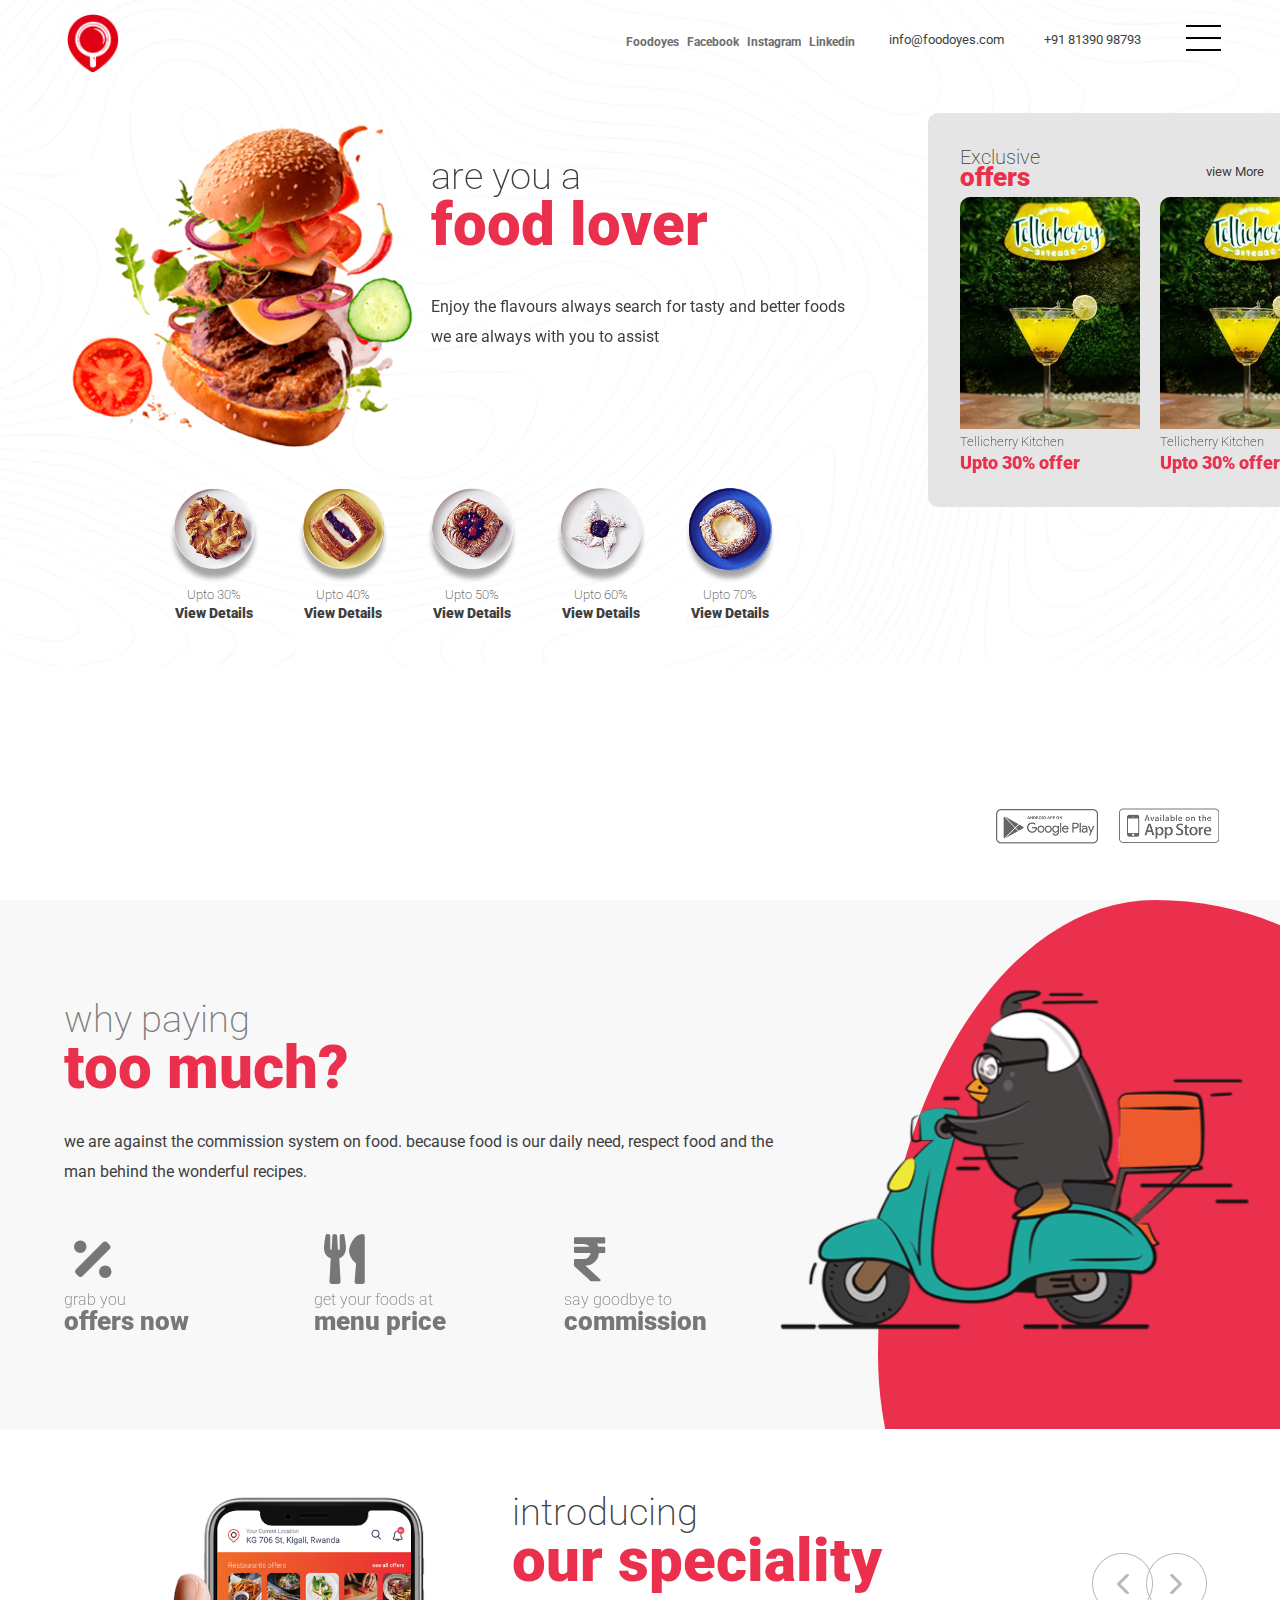
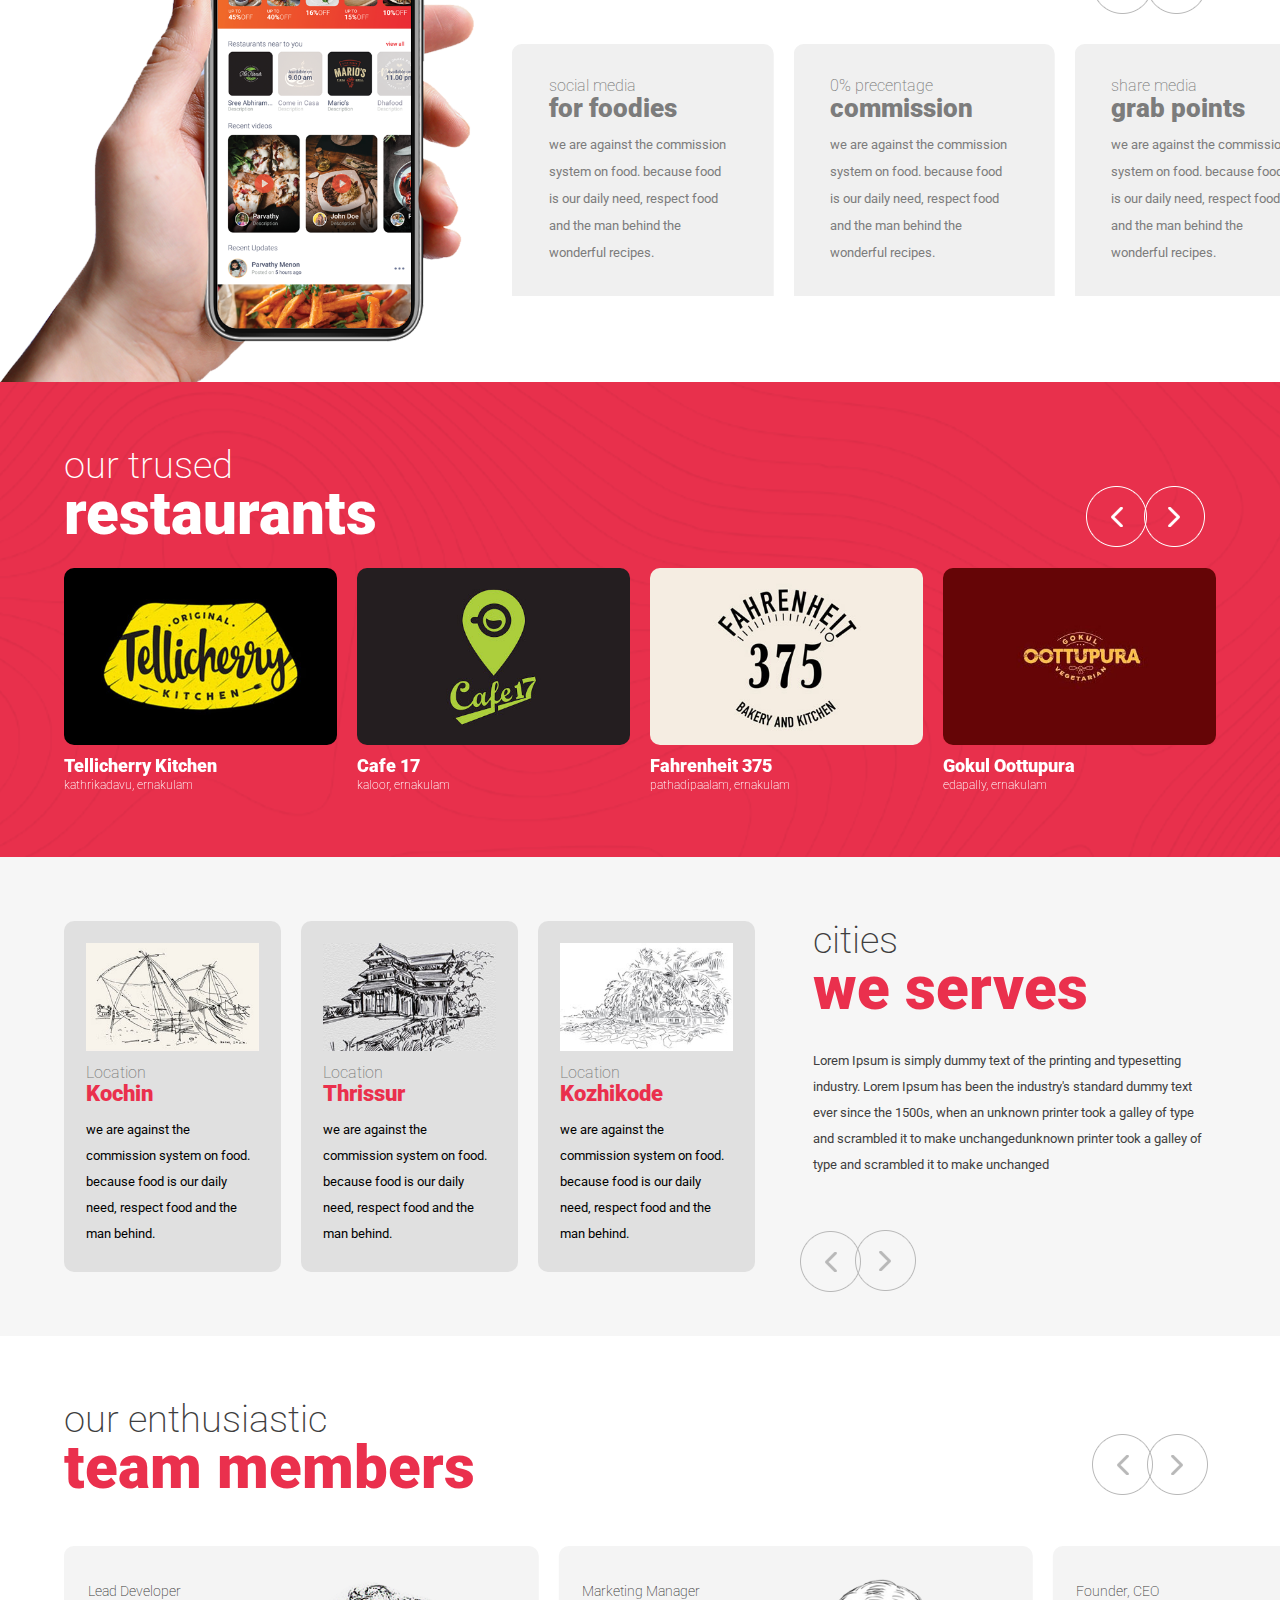
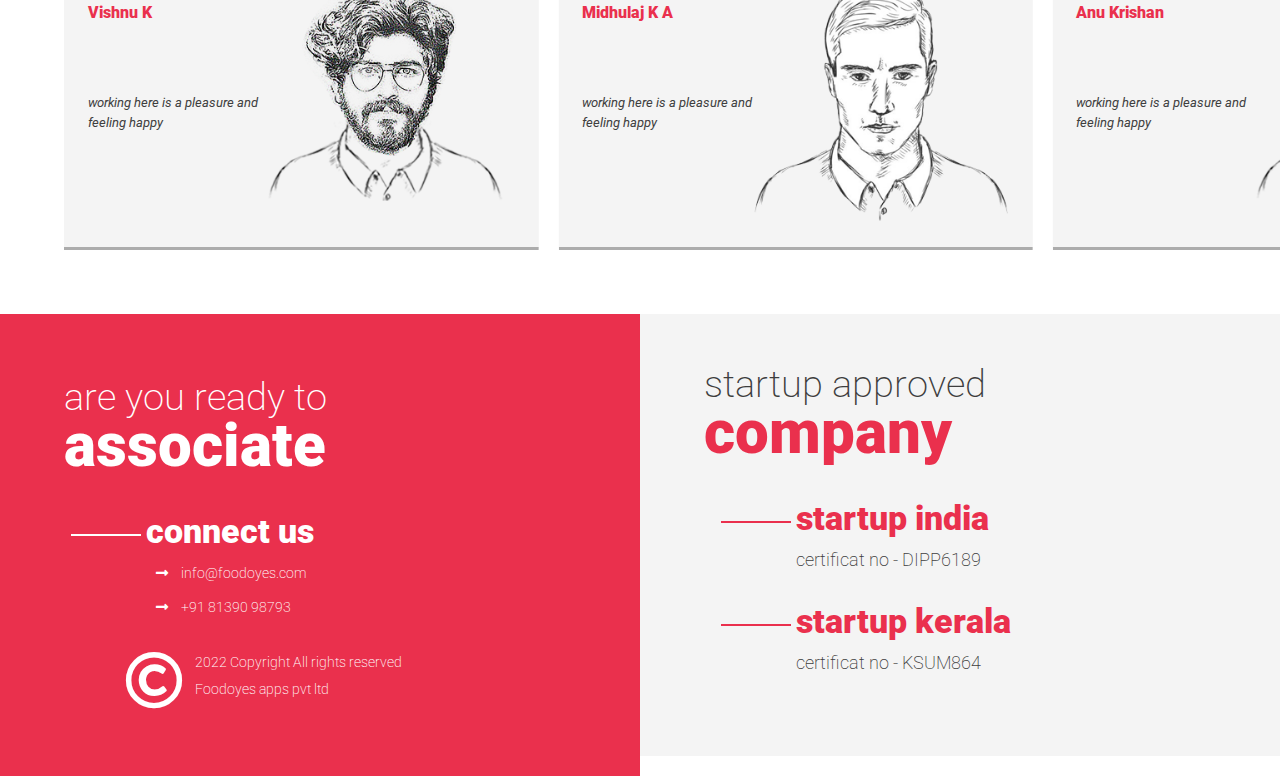
==== commit b13c7ddc: "index page edits" ====
--- a/xhtml/index.html
+++ b/xhtml/index.html
@@ -3,7 +3,7 @@
 <head>
 <meta http-equiv="Content-Type" content="text/html; charset=utf-8" />
 <meta name="viewport" content="width=device-width, initial-scale=1.0, maximum-scale=1">
-<title>foodoyes</title>
+<title>foodoyes apps</title>
 <link rel="shortcut icon" type="image/png" href="images/favicon.png" />
 <link href="css/foodoyes.css" rel="stylesheet" type="text/css" />
 <link href="css/owl.css" rel="stylesheet" type="text/css" />
@@ -19,18 +19,18 @@
 		<div class="logo_left"> <a href="index.html"><img alt="foodoyes" class="logo-white" src="images/logo.png"  /> </a>  <img alt="foodoyes" class="logo-dark" src="images/logo.png"/> </div>
 		<div class="menu_right_left">
                           <ul>
-                          <li><p class="wow fadeInDown" data-wow-delay="0.5s">+91 9995 698 793</p></li>
-                          <li><p class="wow fadeInDown" data-wow-delay="0.5s">info@foodoyes.com</p></li>
+							<li><p class="wow fadeInDown" data-wow-delay="0.5s">info@foodoyes.com</p></li>
+                          <li><p class="wow fadeInDown" data-wow-delay="0.5s">+91 81390 98793</p></li>
                           </ul>
                           <div class="clear"></div>
                          </div>
 		<div class="menu_right">
 		<div class="bottom_nav_right">
 <ul>
-<li><a class="btn effect1" href="#">foodoyes</a></li>
-<li><a class="btn effect1" href="#">facebook</a></li>
-<li><a class="btn effect1" href="#">instagram</a></li>
-<li><a class="btn effect1" href="#">twitter</a></li>
+<li><a class="btn effect1" target="_blank" href="#">foodoyes</a></li>
+<li><a class="btn effect1" target="_blank" href="https://www.facebook.com/foodoyes">facebook</a></li>
+<li><a class="btn effect1" target="_blank" href="https://instagram.com/foodoyes_official_?igshid=YmMyMTA2M2Y=">instagram</a></li>
+<li><a class="btn effect1" target="_blank" href="https://www.linkedin.com/company/foodoyesapp/">linkedin</a></li>
 </ul>
 </div>
 		</div>
@@ -104,7 +104,7 @@
 <div class="item">
 <div class="bottom_slide_inner">
 <div class="bottom_slide_inner_top"><img src="images/offer-1.png" alt=""/>
-<h1>Upto 10%</h1><h2>View Details</h2>
+<h1>Upto 100%</h1><h2>View Details</h2>
 </div>
 </div>
 
@@ -153,7 +153,7 @@
 <li>
 <div class="bottom_slide_inner">
 <div class="bottom_slide_inner_top"><img src="images/offer-1.png" alt=""/>
-<h1>Upto 30%</h1><a href="offerdetail.html"><h2>View Details</h2></a>
+<h1>Upto 30%</h1><h2>View Details</h2>
 </div>
 </div>
 </li>
@@ -161,7 +161,7 @@
 <li>
 <div class="bottom_slide_inner">
 <div class="bottom_slide_inner_top"><img src="images/offer-2.png" alt=""/>
-<h1>Upto 40%</h1><a href="offerdetail.html"><h2>View Details</h2></a>
+<h1>Upto 40%</h1><h2>View Details</h2>
 </div>
 </div>
 </li>
@@ -169,7 +169,7 @@
 <li>
 <div class="bottom_slide_inner">
 <div class="bottom_slide_inner_top"><img src="images/offer-3.png" alt=""/>
-<h1>Upto 50%</h1><a href="offerdetail.html"><h2>View Details</h2></a>
+<h1>Upto 50%</h1><h2>View Details</h2>
 </div>
 </div>
 </li>
@@ -177,7 +177,7 @@
 <li>
 <div class="bottom_slide_inner">
 <div class="bottom_slide_inner_top"><img src="images/offer-4.png" alt=""/>
-<h1>Upto 60%</h1><a href="offerdetail.html"><h2>View Details</h2></a>
+<h1>Upto 60%</h1><h2>View Details</h2>
 </div>
 </div>
 </li>
@@ -185,7 +185,7 @@
 <li>
 <div class="bottom_slide_inner">
 <div class="bottom_slide_inner_top"><img src="images/offer-5.png" alt=""/>
-<h1>Upto 70%</h1><a href="offerdetail.html"><h2>View Details</h2></a>
+<h1>Upto 70%</h1><h2>View Details</h2>
 </div>
 </div>
 </li>
@@ -260,9 +260,9 @@
 <div class="slides1">
     <div id="slide-1">
      <div class="about_section_inn_left_top">
-<h1>get your foods at</h1>
-<h2>1menu price</h2>
-<p>1 we are against the commission system on food. because food is our daily need, respect food and the man 
+<h1>why paying</h1>
+<h2>too much?</h2>
+<p>we are against the commission system on food. because food is our daily need, respect food and the man 
 behind the wonderful recipes.  </p>
 </div>
     </div>
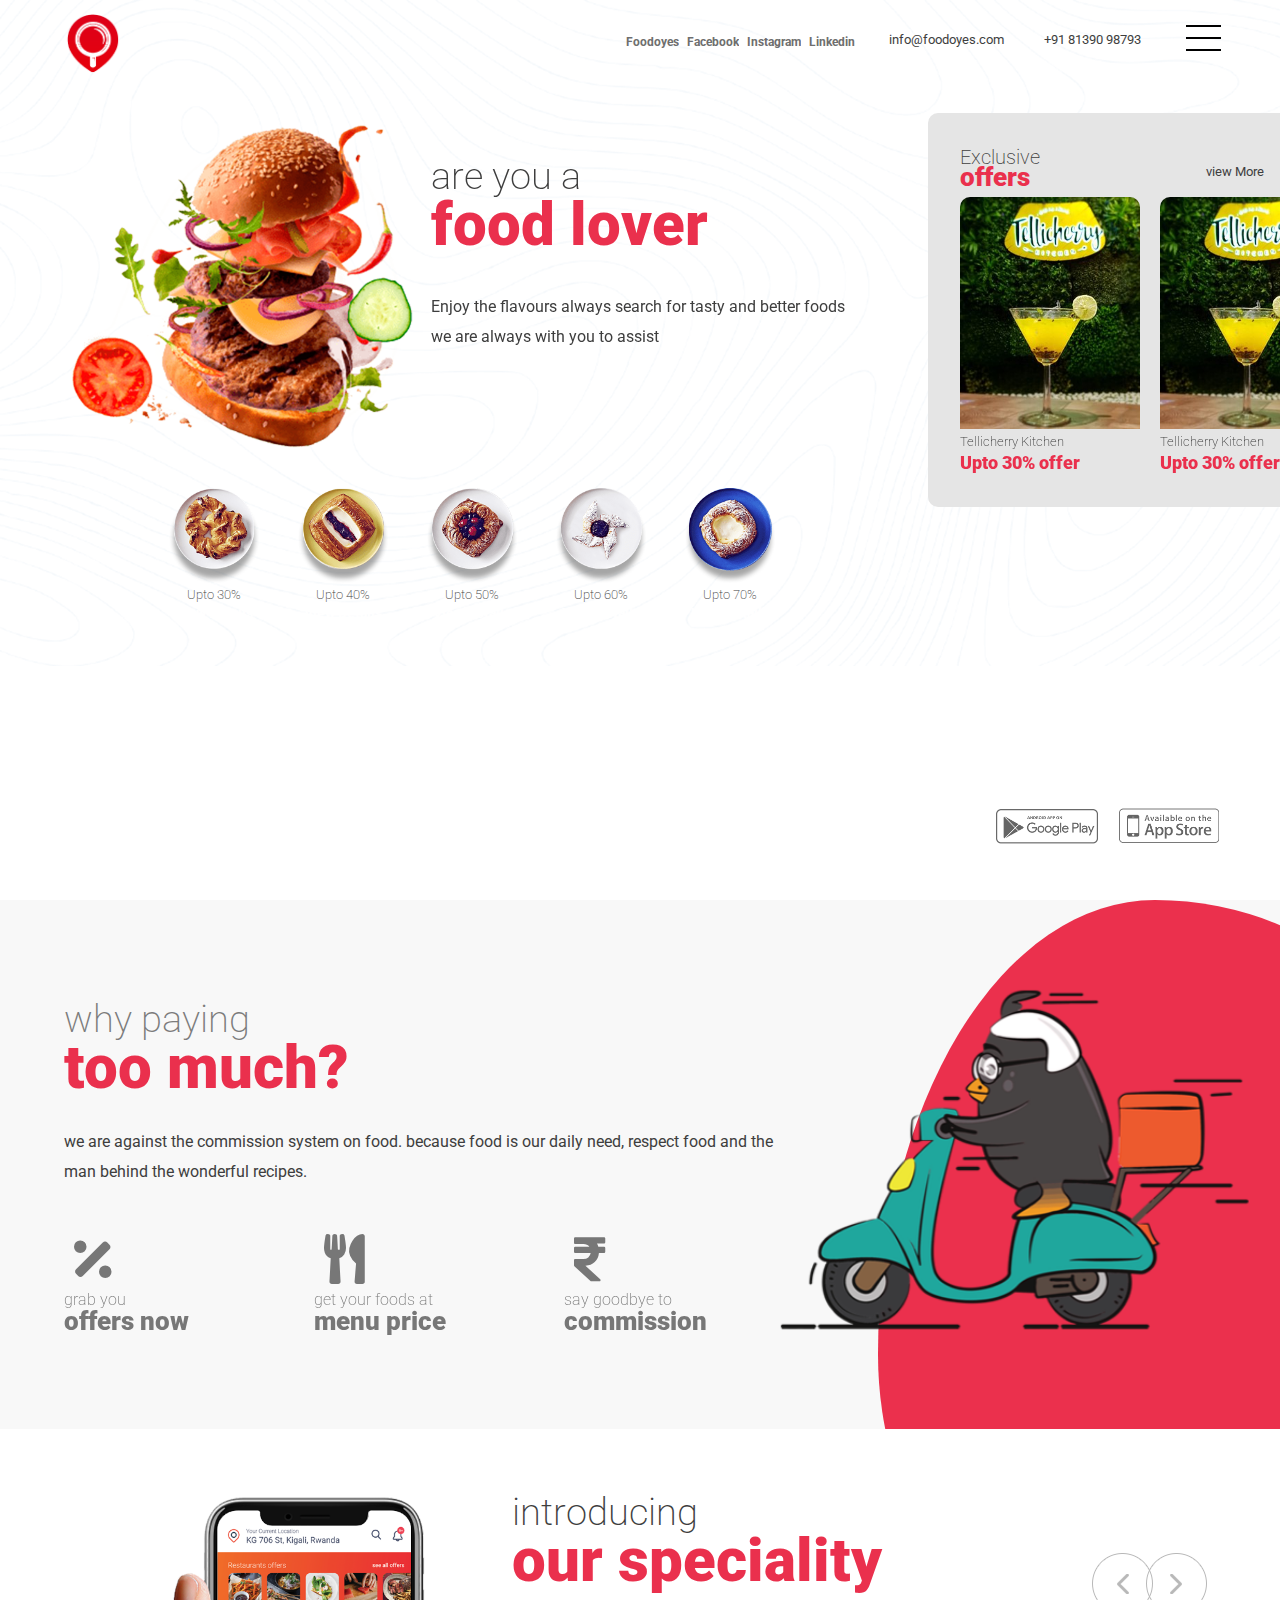
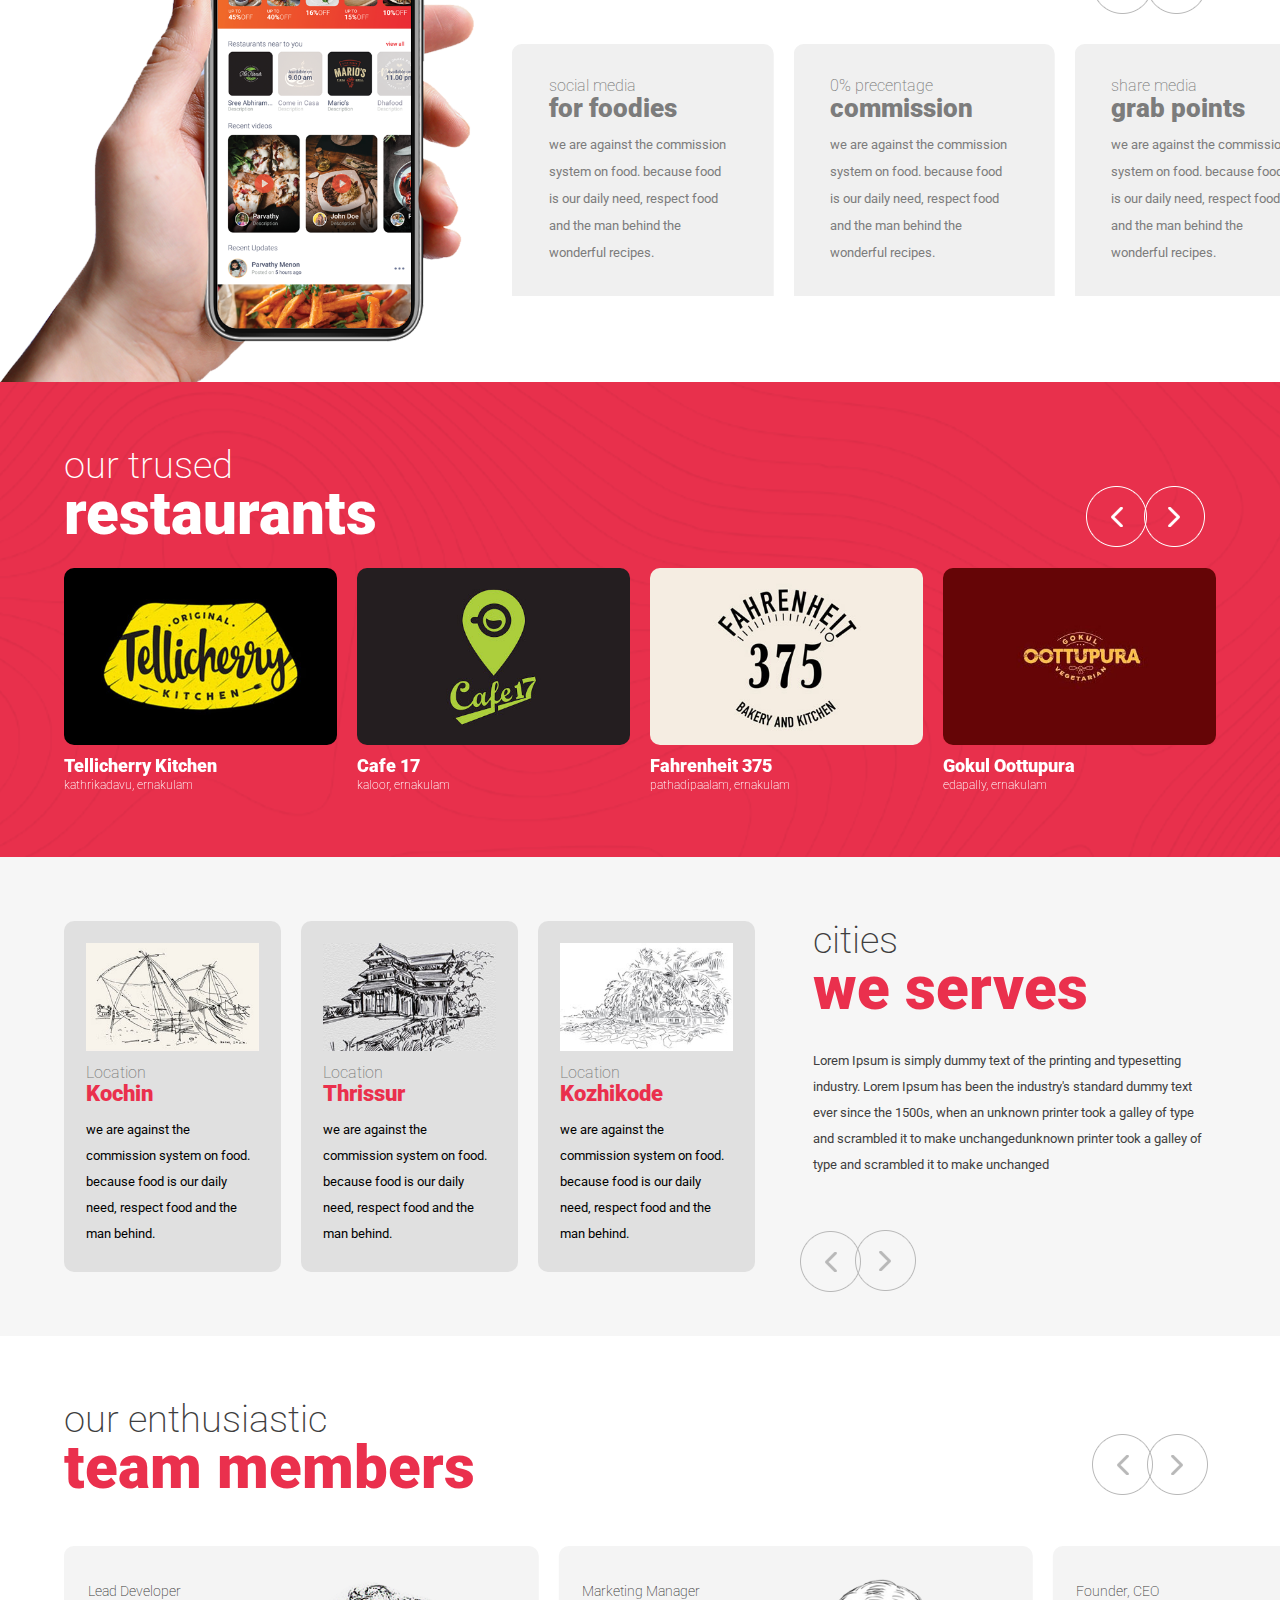
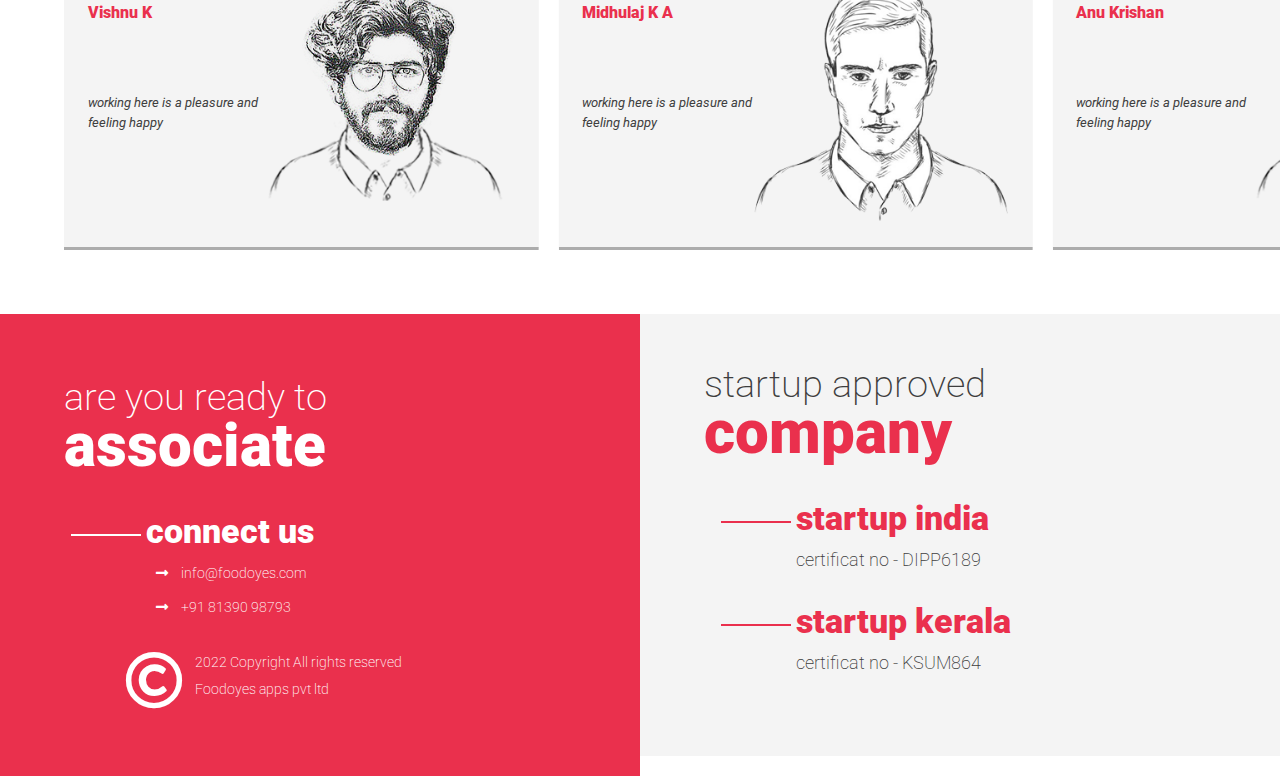
==== commit 07860e5f: "Merge branch 'main' of https://github.com/AkshayRatheesh/foodoyes-website into anjali" ====
--- a/xhtml/index.html
+++ b/xhtml/index.html
@@ -104,7 +104,7 @@
 <div class="item">
 <div class="bottom_slide_inner">
 <div class="bottom_slide_inner_top"><img src="images/offer-1.png" alt=""/>
-<h1>Upto 100%</h1><h2>View Details</h2>
+<h1>Upto 10%</h1><h2>View Details</h2>
 </div>
 </div>
 
@@ -153,7 +153,7 @@
 <li>
 <div class="bottom_slide_inner">
 <div class="bottom_slide_inner_top"><img src="images/offer-1.png" alt=""/>
-<h1>Upto 30%</h1><h2>View Details</h2>
+<h1>Upto 30%</h1><a href="offerdetail.html"><h2>View Details</h2></a>
 </div>
 </div>
 </li>
@@ -161,7 +161,7 @@
 <li>
 <div class="bottom_slide_inner">
 <div class="bottom_slide_inner_top"><img src="images/offer-2.png" alt=""/>
-<h1>Upto 40%</h1><h2>View Details</h2>
+<h1>Upto 40%</h1><a href="offerdetail.html"><h2>View Details</h2></a>
 </div>
 </div>
 </li>
@@ -169,7 +169,7 @@
 <li>
 <div class="bottom_slide_inner">
 <div class="bottom_slide_inner_top"><img src="images/offer-3.png" alt=""/>
-<h1>Upto 50%</h1><h2>View Details</h2>
+<h1>Upto 50%</h1><a href="offerdetail.html"><h2>View Details</h2></a>
 </div>
 </div>
 </li>
@@ -177,7 +177,7 @@
 <li>
 <div class="bottom_slide_inner">
 <div class="bottom_slide_inner_top"><img src="images/offer-4.png" alt=""/>
-<h1>Upto 60%</h1><h2>View Details</h2>
+<h1>Upto 60%</h1><a href="offerdetail.html"><h2>View Details</h2></a>
 </div>
 </div>
 </li>
@@ -185,7 +185,7 @@
 <li>
 <div class="bottom_slide_inner">
 <div class="bottom_slide_inner_top"><img src="images/offer-5.png" alt=""/>
-<h1>Upto 70%</h1><h2>View Details</h2>
+<h1>Upto 70%</h1><a href="offerdetail.html"><h2>View Details</h2></a>
 </div>
 </div>
 </li>
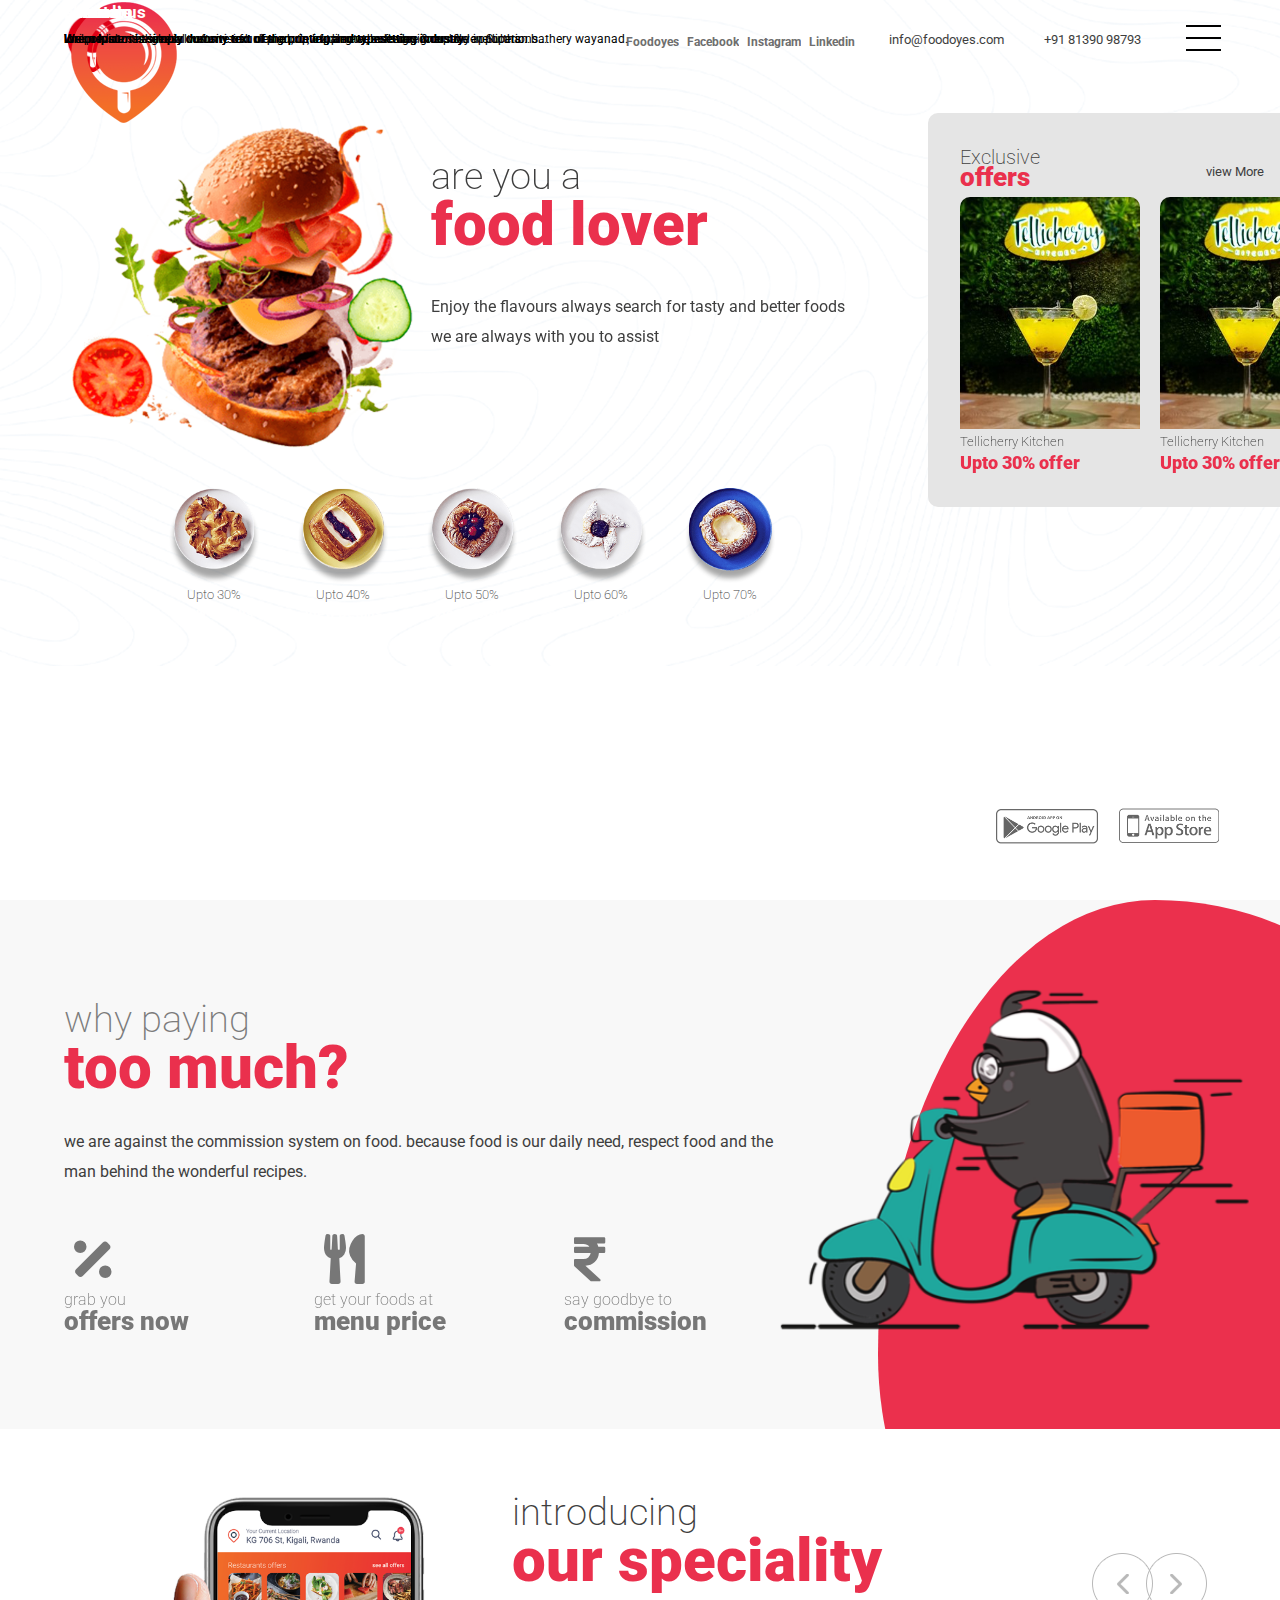
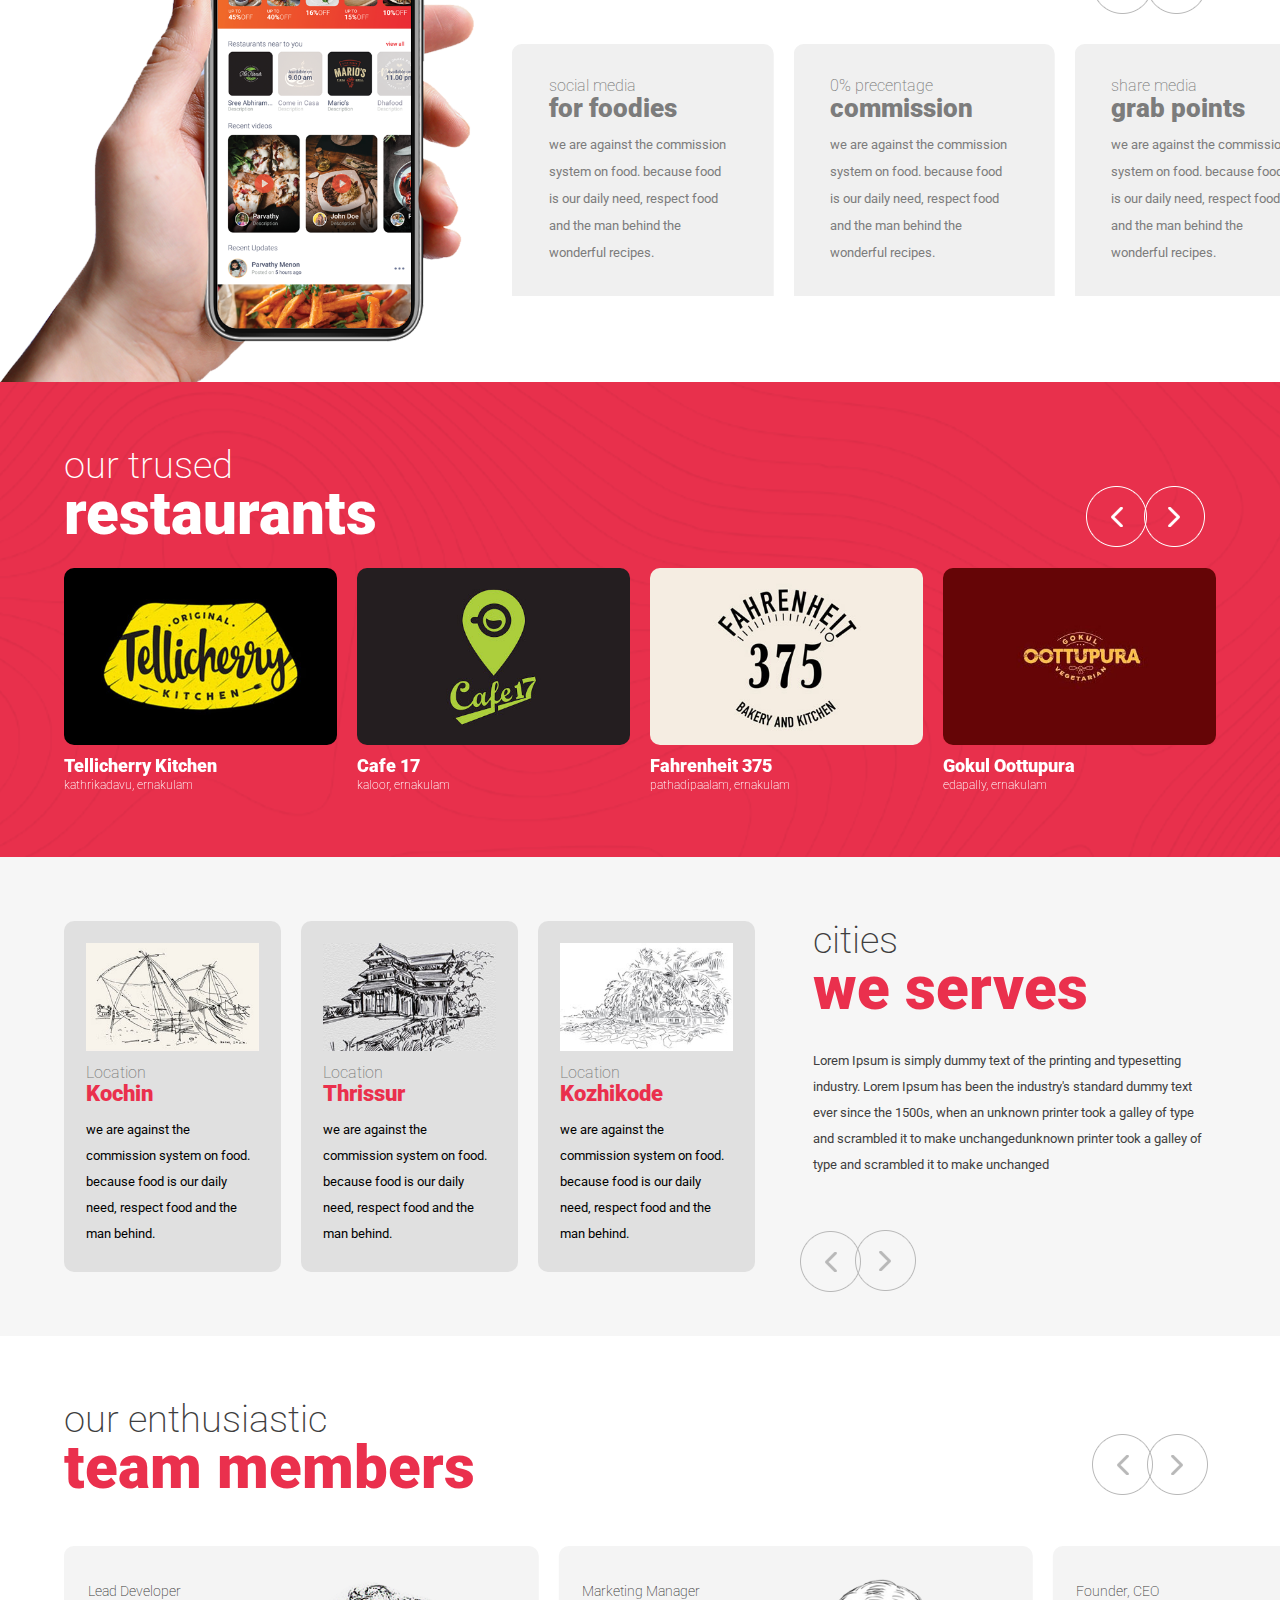
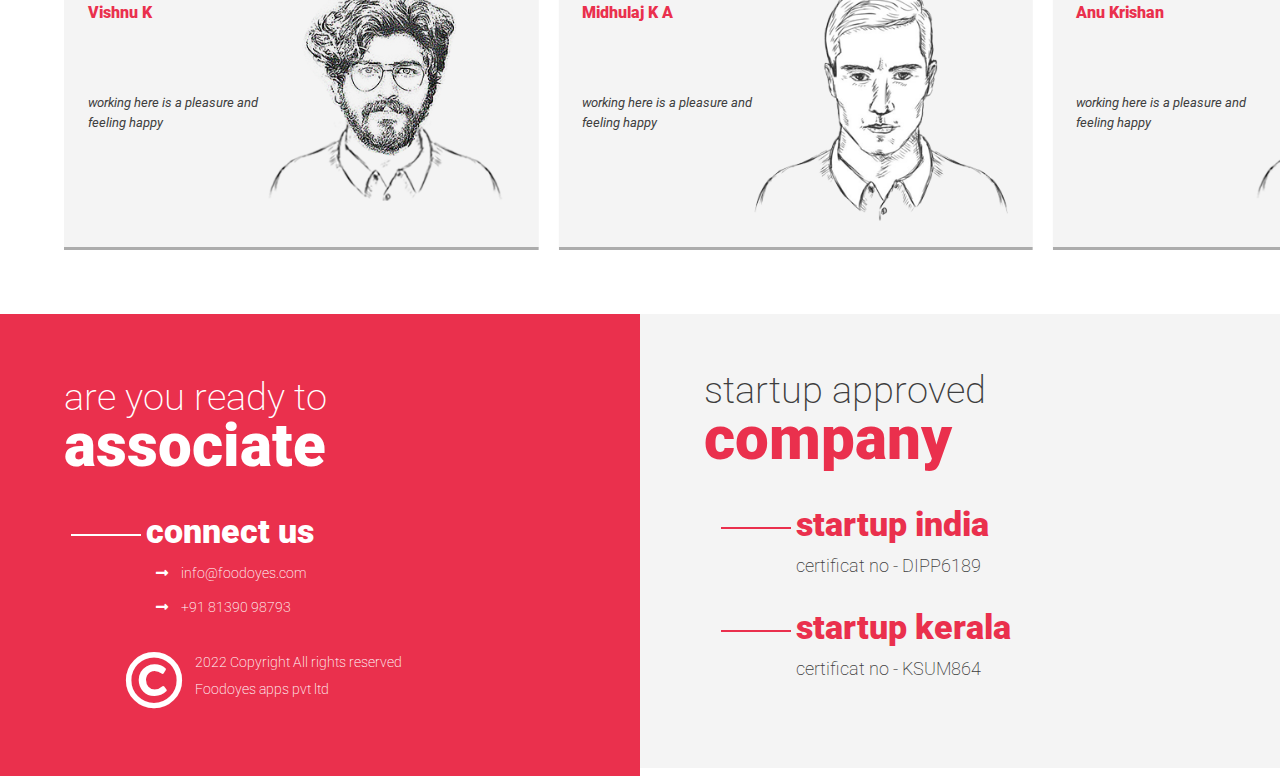
==== commit b0ddfe60: "conflict resolve" ====
--- a/xhtml/index.html
+++ b/xhtml/index.html
@@ -33,7 +33,7 @@
 <li><a class="btn effect1" target="_blank" href="https://www.linkedin.com/company/foodoyesapp/">linkedin</a></li>
 </ul>
 </div>
-		</div>
+	</div>
 <div class="menu_right2">  
                    
                  
@@ -43,24 +43,42 @@
   </div>
                     </div>
                   
-                    <nav class="menu">
-                      <div class="menu__brand">
-                        <a href="index.html"><div class="logo"><div class="menu_right_img"><img src="images/spcl-1.png"></div></div></a>
-                      </div>
-                      <ul class="menu__list">
-                        <li class="menu__item"><a  href="index.html" class="menu__link">Home</a></li>
-                        <li class="menu__item"><a href="about.html" class="menu__link">About Company </a></li>
-						<li class="menu__item"><a href="speciality.html" class="menu__link">our speciality </a></li>
-						<li class="menu__item"><a href="team.html" class="menu__link">our team</a></li>
-						<li class="menu__item"><a href="restaurants.html" class="menu__link">restaurants</a></li>
-                        <li class="menu__item"><a href="offerdetail.html" class="menu__link">offer detail</a></li>
-						<li class="menu__item"><a href="demo.html" class="menu__link">request a demo</a></li>
-                        <li class="menu__item"><a href="privacypolicy.html" class="menu__link">privacy policy</a></li>
-                        <li class="menu__item"><a href="Terms&Conditions.html" class="menu__link">Terms & Conditions</a></li>
-						<li class="menu__item"><a href="shipping.html" class="menu__link">shipping and delivery</a></li>
-                        <li class="menu__item"><a href="contact.html" class="menu__link">contact us</a></li>
-                      </ul>
-                    </nav>
+                    <nav>
+						<ul>
+							<div class="menu_inner">
+							  <div class="menu_inner_left">
+							  <li><a href="index.html">
+							<div class="menu_inner"><div class="menu_inner_logo"><img src="images/logo-original.png" alt="WEB DESIGNING COMPANY IN INDIA" /></div></div></a>
+							</li>
+							<li><a  href="index.html">
+					  <div class="menu_inner"><h1 class="active">home</h1><p>Welcome to the global website of uniquedotz, leading web design company in Sulthan bathery wayanad.</p></div></a>
+							</li>
+							<li><a href="about.html">
+							<div class="menu_inner"><h1>about us</h1><p>Uniquedotz is the result of a vision of a group of talented web designers & developers...</p></div></a>
+							</li>
+							<li><a href="service.html">
+							<div class="menu_inner"><h1>service</h1><p>We provide services in custom web design, development, software & mobile applications...</p></div></a>
+							</li>
+							
+							  </div>
+							  <div class="menu_inner_right">
+							<li><a href="portfolio.html">
+							<div class="menu_inner"><h1>portfolio</h1><p>lorem Ipsum is simply dummy text of the printing and typesetting industry.  </p></div></a>
+							</li> 
+							<li><a href="team.html">
+							<div class="menu_inner"><h1>our team</h1><p>lorem Ipsum is simply dummy text of the printing and typesetting industry.  </p></div></a>
+							</li> 
+							<li><a href="contact.html">
+							<div class="menu_inner"><h1>contact us</h1><p>lorem Ipsum is simply dummy text of the printing and typesetting industry.  </p></div></a>
+							</li>
+							<li><a href="https://www.hexeam.com/" target="_blank" >
+							<div class="menu_inner"><h1>hexeam</h1><p>lorem Ipsum is simply dummy text of the printing and typesetting industry.  </p></div></a>
+							</li>
+							  </div>
+							<div class="clear"></div>
+							</div>
+					   </ul>
+				   </nav>
                 </div>
 	</div>
 
@@ -694,7 +712,7 @@
 <script  src="js/text-ani.js"></script>
 <script  src="js/newmenu.js"></script>
 <!--JQUERY SECTION-->
-			<script type="text/javascript" charset="utf-8">
+<script type="text/javascript" charset="utf-8">
 if (document.documentElement.clientWidth > 980) {
 $(function() { var logo = $(".header"); $(window).scroll(function() {
 var scroll = $(window).scrollTop();
@@ -715,6 +733,7 @@
 });	
 }
 </script> 
+
 <script>
 wow = new WOW(
 {
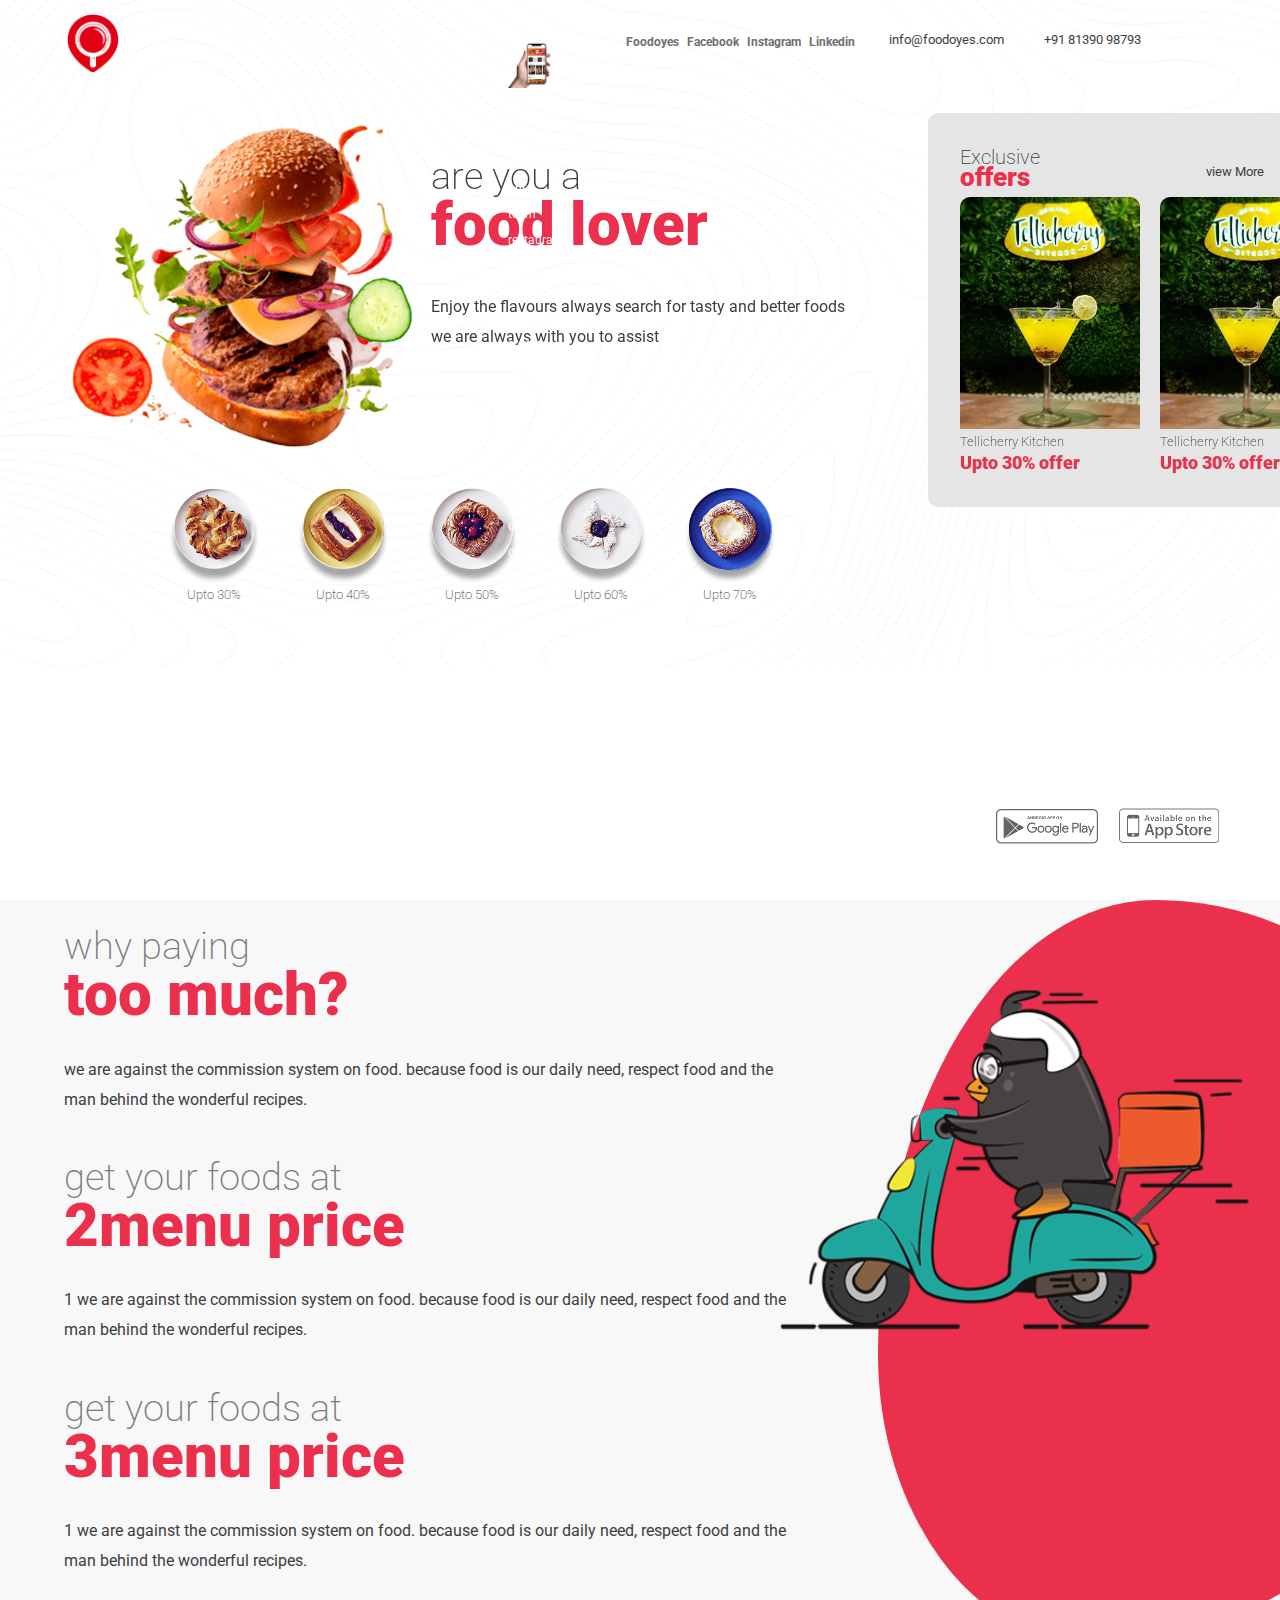
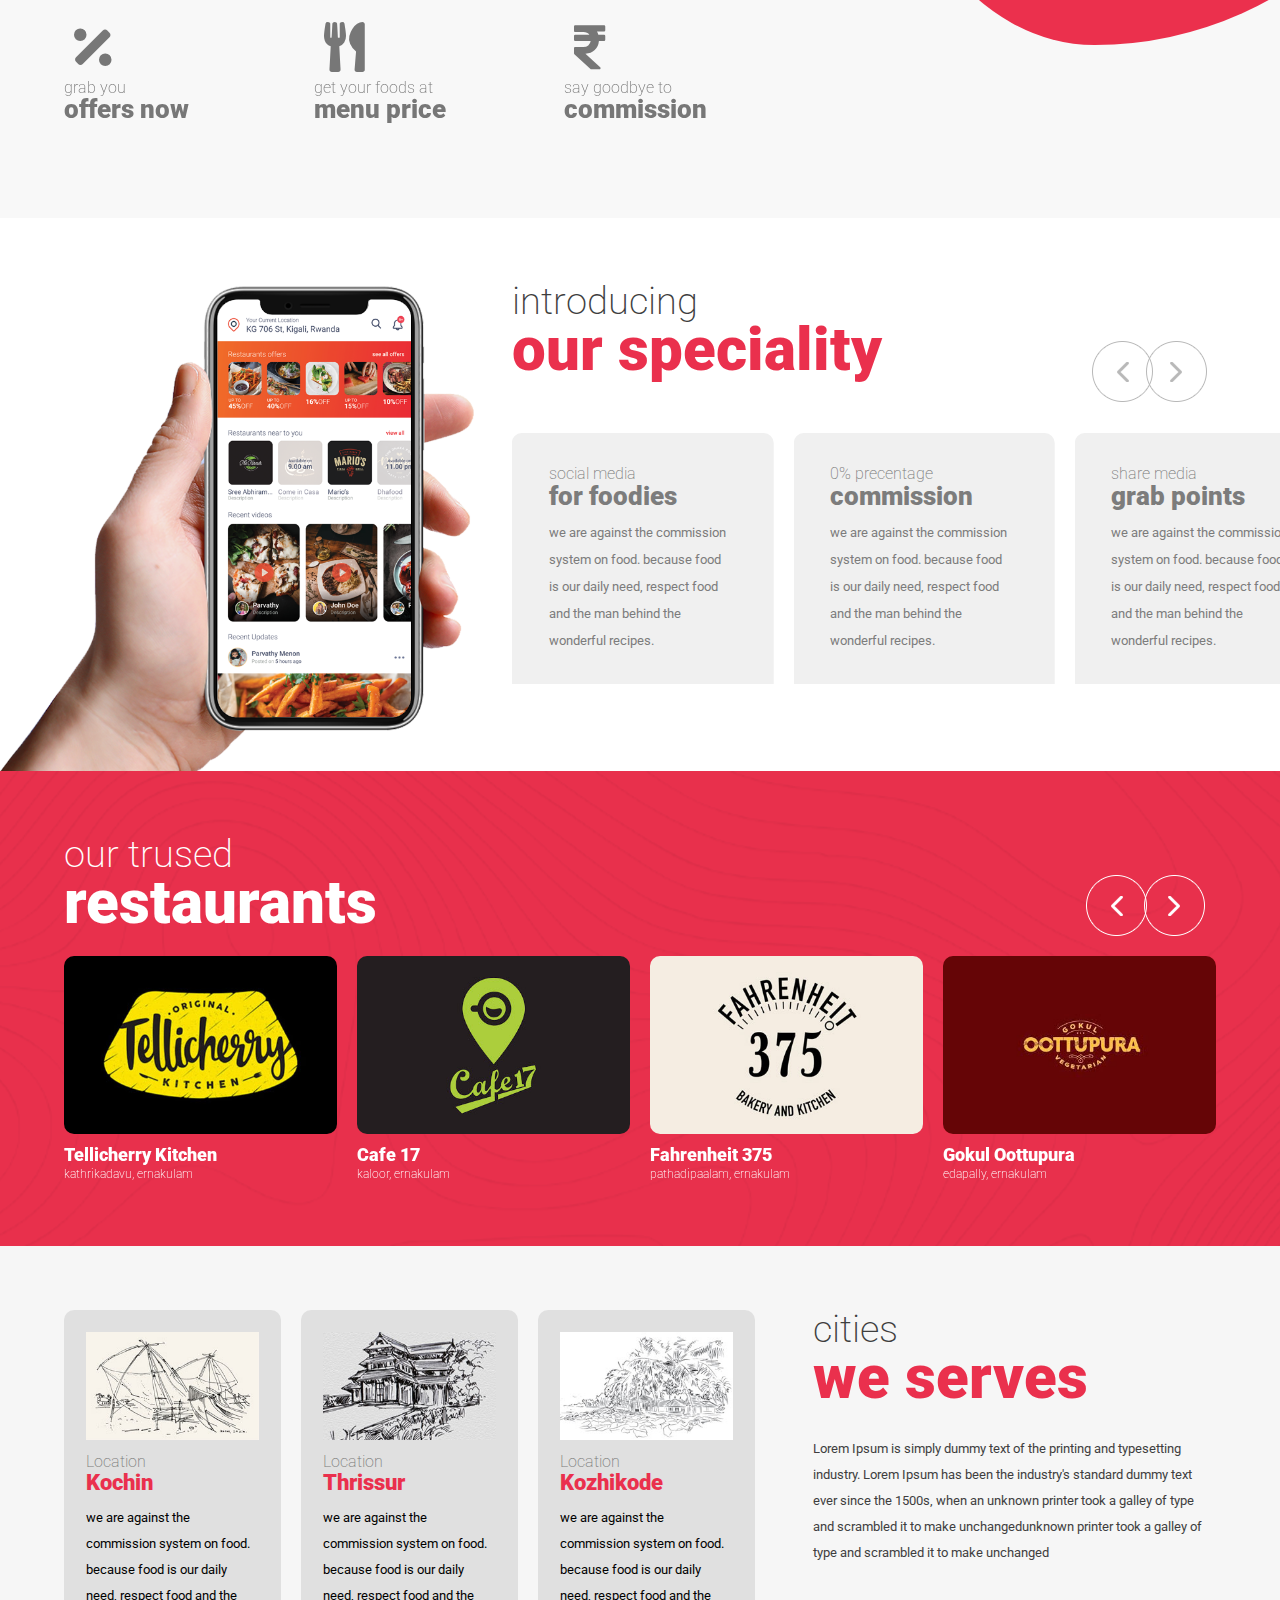
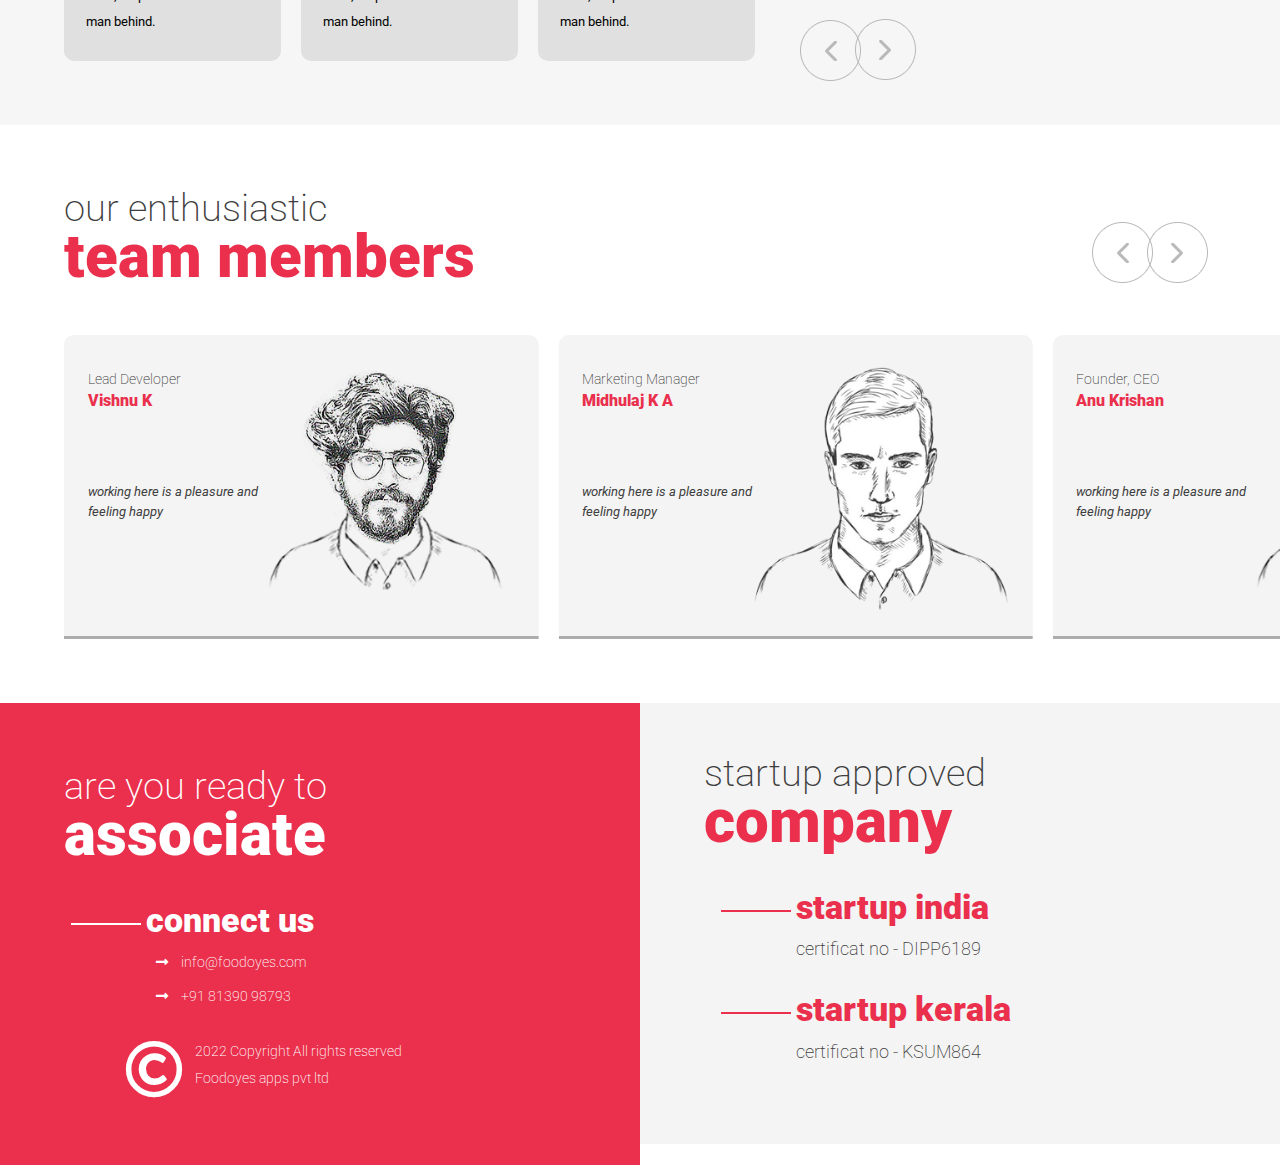
==== commit 98eedd27: "Merge branch 'main' into ak" ====
--- a/xhtml/index.html
+++ b/xhtml/index.html
@@ -33,7 +33,7 @@
 <li><a class="btn effect1" target="_blank" href="https://www.linkedin.com/company/foodoyesapp/">linkedin</a></li>
 </ul>
 </div>
-	</div>
+		</div>
 <div class="menu_right2">  
                    
                  
@@ -43,42 +43,24 @@
   </div>
                     </div>
                   
-                    <nav>
-						<ul>
-							<div class="menu_inner">
-							  <div class="menu_inner_left">
-							  <li><a href="index.html">
-							<div class="menu_inner"><div class="menu_inner_logo"><img src="images/logo-original.png" alt="WEB DESIGNING COMPANY IN INDIA" /></div></div></a>
-							</li>
-							<li><a  href="index.html">
-					  <div class="menu_inner"><h1 class="active">home</h1><p>Welcome to the global website of uniquedotz, leading web design company in Sulthan bathery wayanad.</p></div></a>
-							</li>
-							<li><a href="about.html">
-							<div class="menu_inner"><h1>about us</h1><p>Uniquedotz is the result of a vision of a group of talented web designers & developers...</p></div></a>
-							</li>
-							<li><a href="service.html">
-							<div class="menu_inner"><h1>service</h1><p>We provide services in custom web design, development, software & mobile applications...</p></div></a>
-							</li>
-							
-							  </div>
-							  <div class="menu_inner_right">
-							<li><a href="portfolio.html">
-							<div class="menu_inner"><h1>portfolio</h1><p>lorem Ipsum is simply dummy text of the printing and typesetting industry.  </p></div></a>
-							</li> 
-							<li><a href="team.html">
-							<div class="menu_inner"><h1>our team</h1><p>lorem Ipsum is simply dummy text of the printing and typesetting industry.  </p></div></a>
-							</li> 
-							<li><a href="contact.html">
-							<div class="menu_inner"><h1>contact us</h1><p>lorem Ipsum is simply dummy text of the printing and typesetting industry.  </p></div></a>
-							</li>
-							<li><a href="https://www.hexeam.com/" target="_blank" >
-							<div class="menu_inner"><h1>hexeam</h1><p>lorem Ipsum is simply dummy text of the printing and typesetting industry.  </p></div></a>
-							</li>
-							  </div>
-							<div class="clear"></div>
-							</div>
-					   </ul>
-				   </nav>
+                    <nav class="menu">
+                      <div class="menu__brand">
+                        <a href="index.html"><div class="logo"><div class="menu_right_img"><img src="images/spcl-1.png"></div></div></a>
+                      </div>
+                      <ul class="menu__list">
+                        <li class="menu__item"><a  href="index.html" class="menu__link">Home</a></li>
+                        <li class="menu__item"><a href="about.html" class="menu__link">About Company </a></li>
+						<li class="menu__item"><a href="speciality.html" class="menu__link">our speciality </a></li>
+						<li class="menu__item"><a href="team.html" class="menu__link">our team</a></li>
+						<li class="menu__item"><a href="restaurants.html" class="menu__link">restaurants</a></li>
+                        <li class="menu__item"><a href="offerdetail.html" class="menu__link">offer detail</a></li>
+						<li class="menu__item"><a href="demo.html" class="menu__link">request a demo</a></li>
+                        <li class="menu__item"><a href="privacypolicy.html" class="menu__link">privacy policy</a></li>
+                        <li class="menu__item"><a href="Terms&Conditions.html" class="menu__link">Terms & Conditions</a></li>
+						<li class="menu__item"><a href="shipping.html" class="menu__link">shipping and delivery</a></li>
+                        <li class="menu__item"><a href="contact.html" class="menu__link">contact us</a></li>
+                      </ul>
+                    </nav>
                 </div>
 	</div>
 
@@ -712,7 +694,7 @@
 <script  src="js/text-ani.js"></script>
 <script  src="js/newmenu.js"></script>
 <!--JQUERY SECTION-->
-<script type="text/javascript" charset="utf-8">
+			<script type="text/javascript" charset="utf-8">
 if (document.documentElement.clientWidth > 980) {
 $(function() { var logo = $(".header"); $(window).scroll(function() {
 var scroll = $(window).scrollTop();
@@ -733,7 +715,6 @@
 });	
 }
 </script> 
-
 <script>
 wow = new WOW(
 {
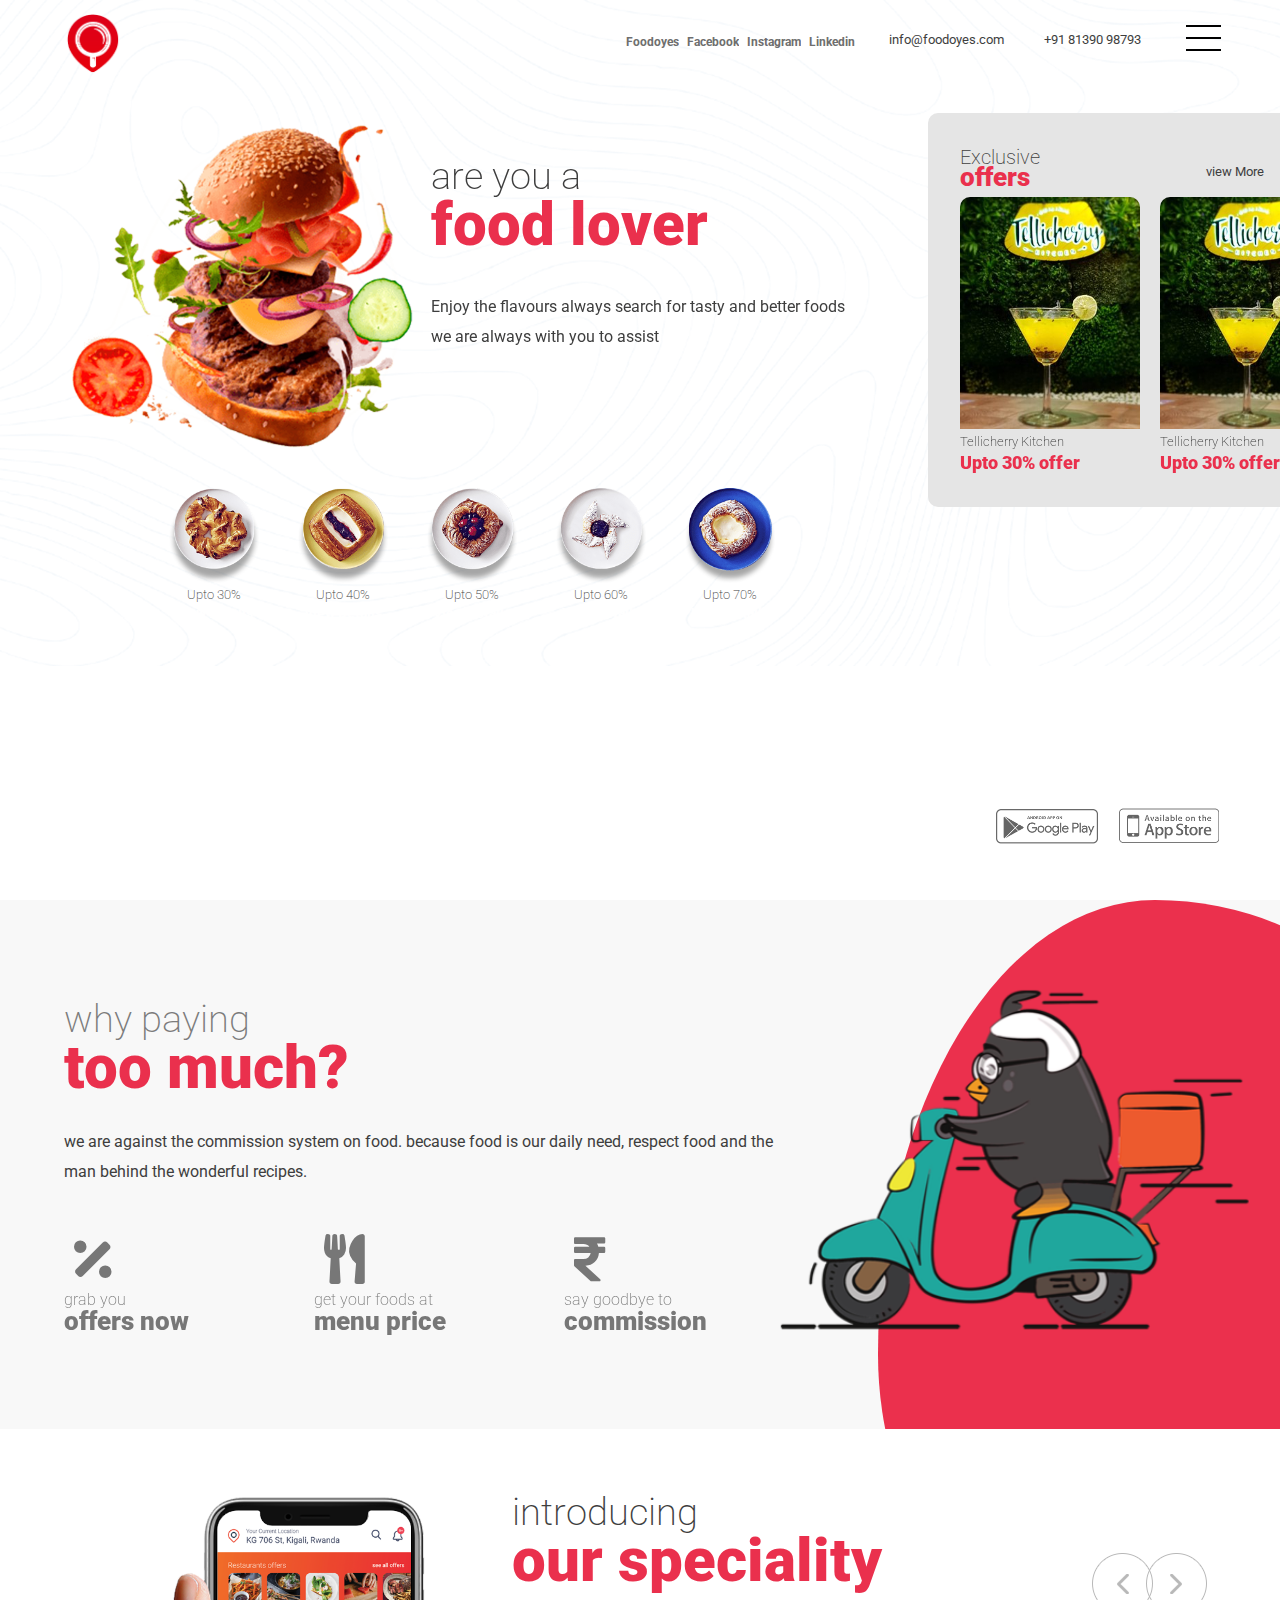
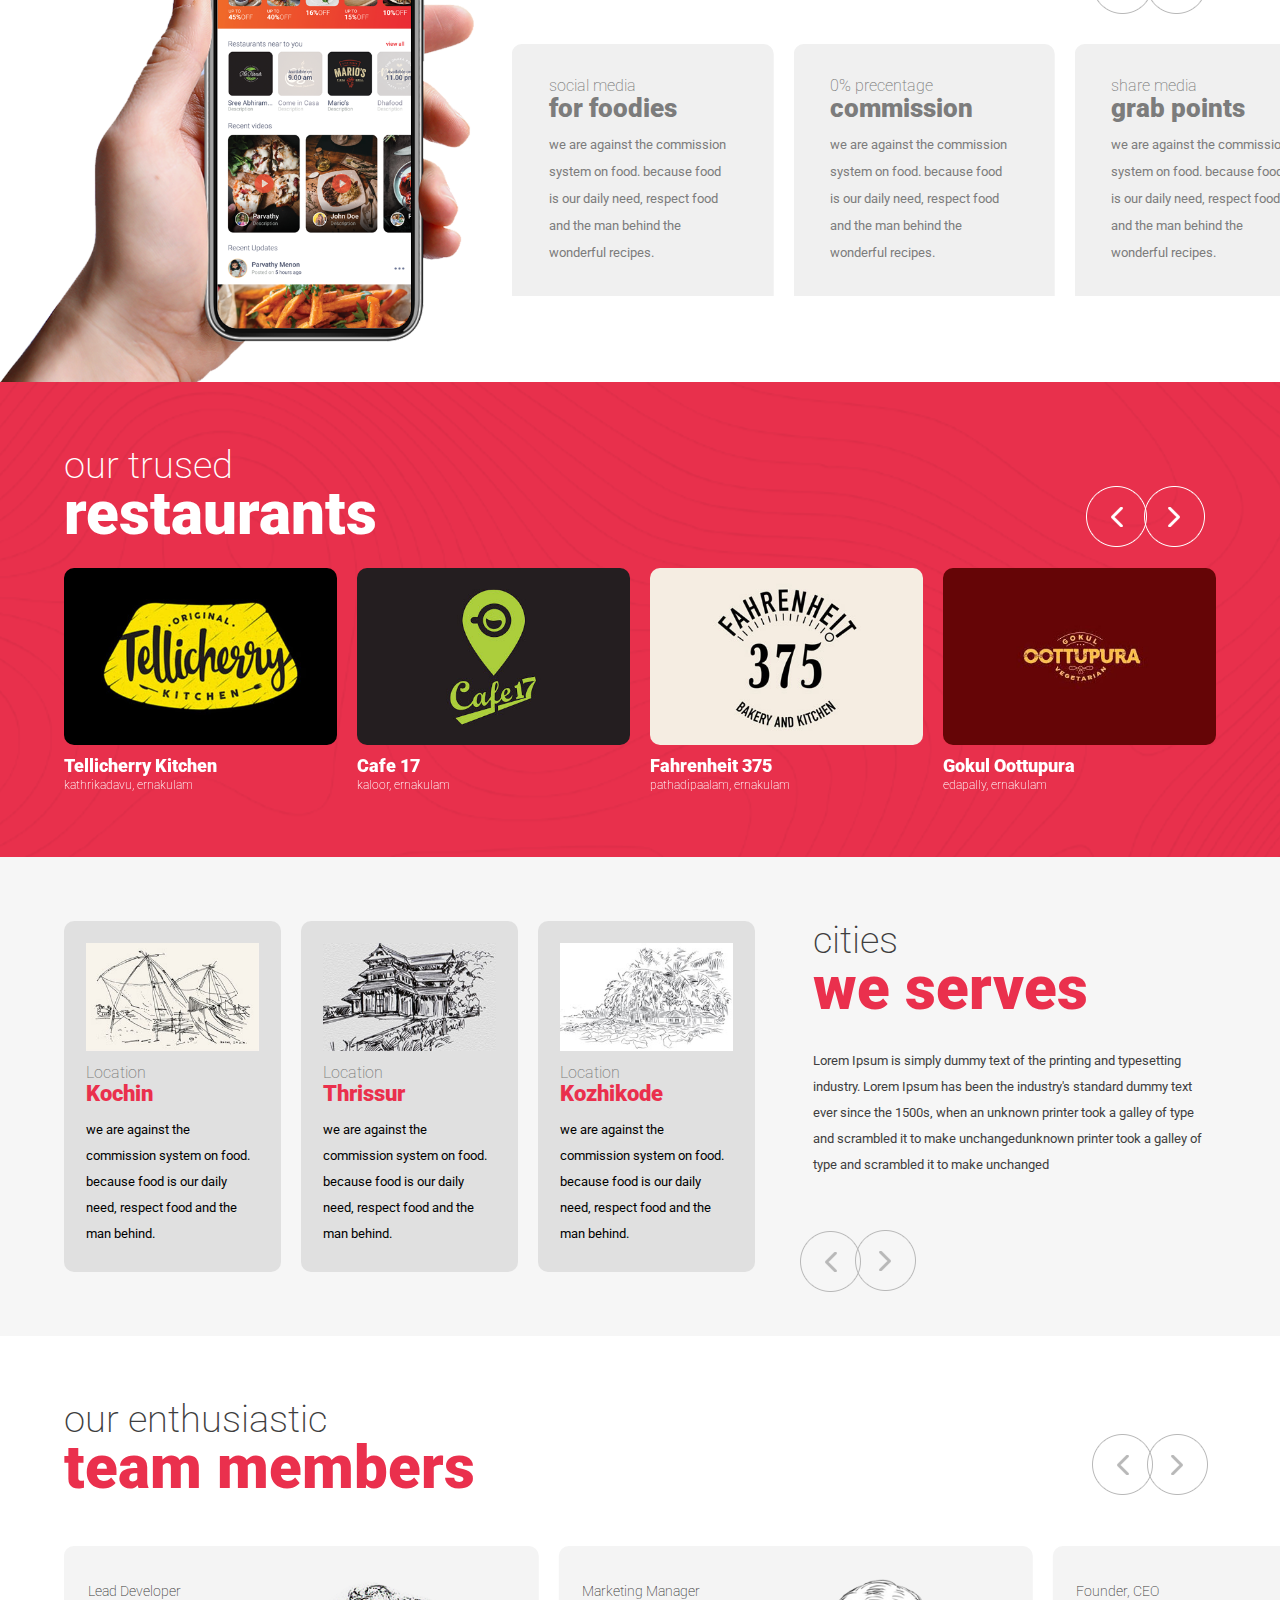
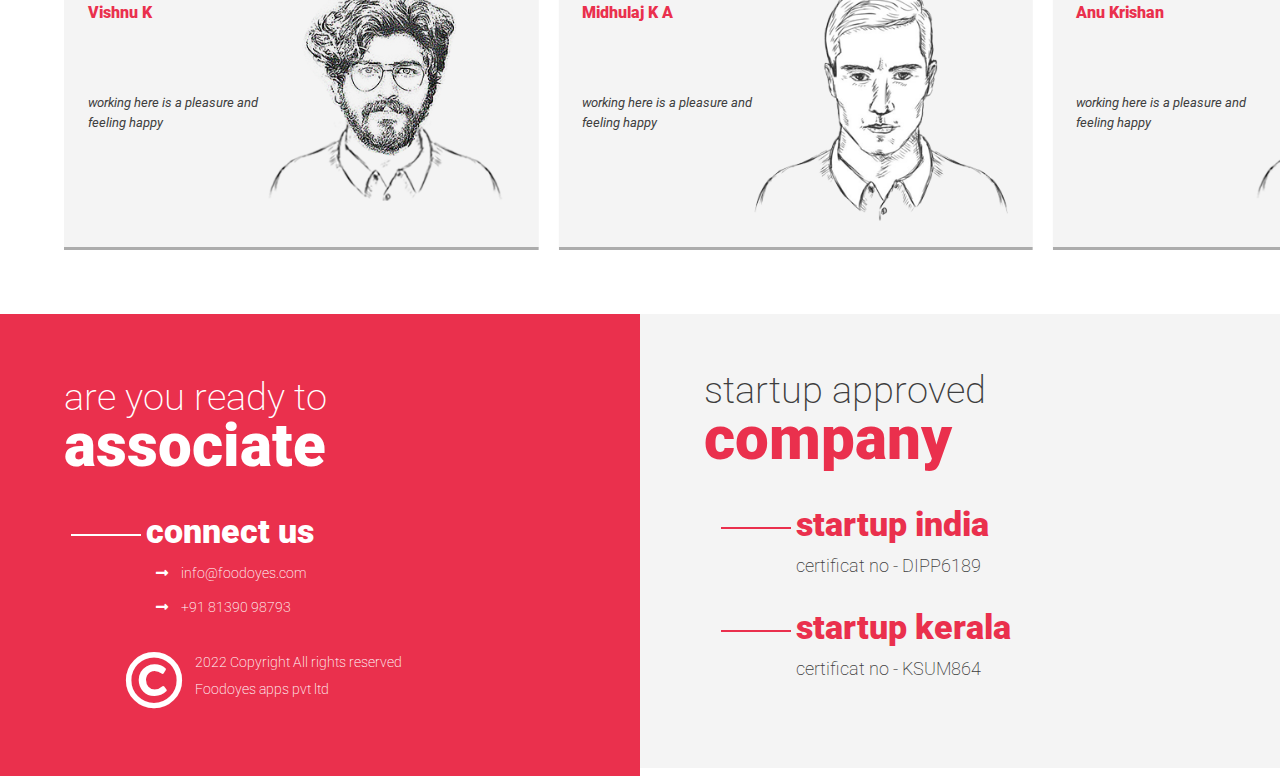
==== commit 97f733a8: "menu" ====
--- a/xhtml/index.html
+++ b/xhtml/index.html
@@ -33,7 +33,7 @@
 <li><a class="btn effect1" target="_blank" href="https://www.linkedin.com/company/foodoyesapp/">linkedin</a></li>
 </ul>
 </div>
-		</div>
+	</div>
 <div class="menu_right2">  
                    
                  
